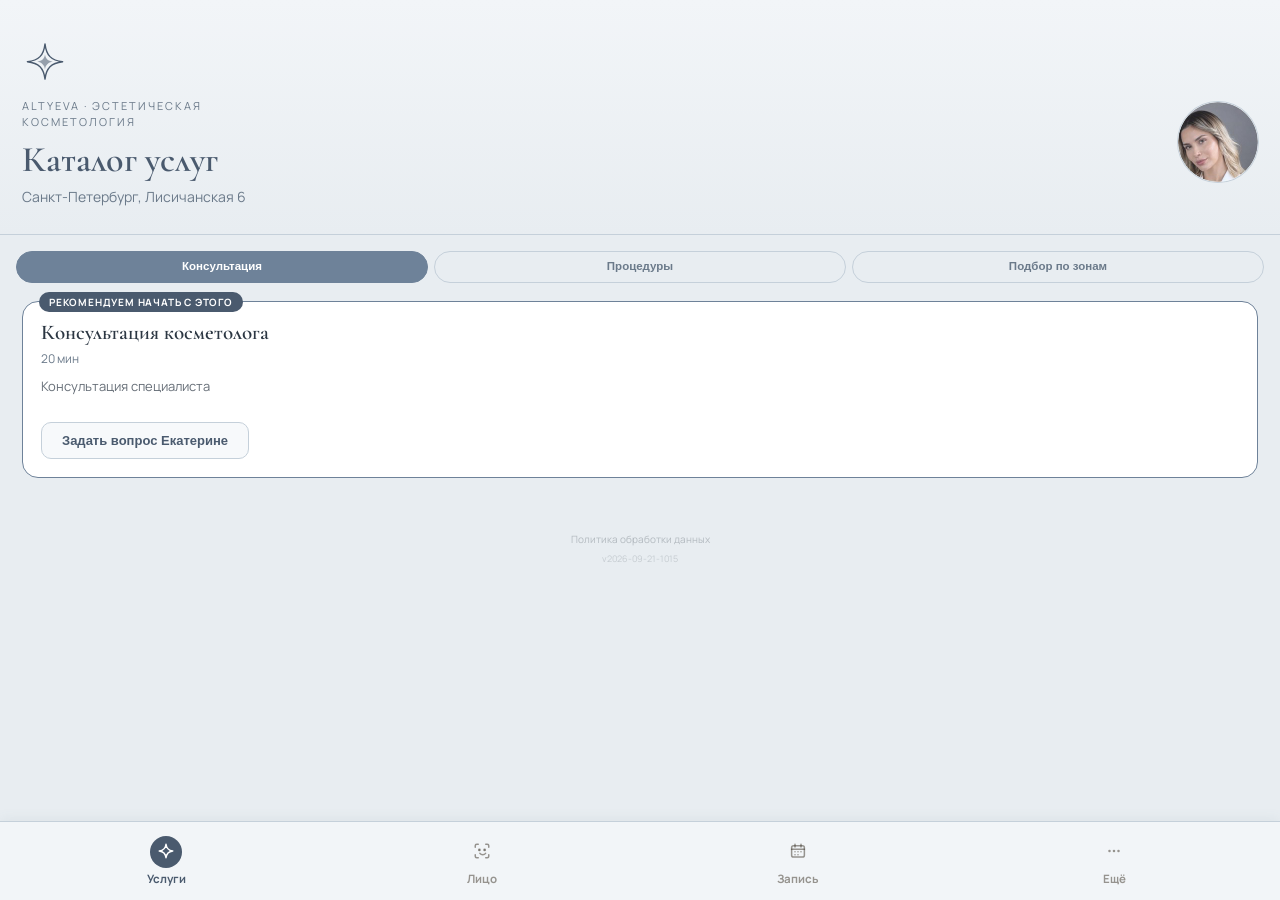
==== index.html @ d523def7 "Update index.html" ====
<!-- altyeva-build 2026-09-21-1015 manage-btn -->
<!DOCTYPE html>
<html lang="ru">
<head>
<meta charset="UTF-8">
<meta name="viewport" content="width=device-width, initial-scale=1.0, maximum-scale=1.0, user-scalable=no">
<title>Екатерина Алтыева</title>
<script src="https://telegram.org/js/telegram-web-app.js"></script>
<link rel="preconnect" href="https://fonts.googleapis.com">
<link href="https://fonts.googleapis.com/css2?family=Cormorant+Garamond:wght@500;600;700&family=Manrope:wght@400;500;600;700&display=swap" rel="stylesheet">
<style>
  :root {
    --bg: #E8EDF1;
    --bg2: #F2F5F8;
    --panel: #ffffff;
    --panel-hi: #F7F9FB;
    --line: #C5D0DA;
    --steel: #6E8299;
    --steel-dk: #4A5A6E;
    --ink: #2B3642;
    --muted: #6B7A8A;
    --accent: #5B7390;
    --gold: #4A5A6E;
  }
  * { box-sizing: border-box; }
  body {
    margin: 0;
    background: var(--bg);
    color: var(--ink);
    font-family: 'Manrope', sans-serif;
    -webkit-font-smoothing: antialiased;
    padding-bottom: 100px;
  }
  .page { display: none; }
  .page.active { display: block; }

  .hero {
    padding: 40px 22px 26px;
    border-bottom: 1px solid var(--line);
    background: linear-gradient(180deg, #F2F5F8 0%, var(--bg) 100%);
  }
  .hero .eyebrow {
    font-size: 11px;
    letter-spacing: 0.18em;
    text-transform: uppercase;
    color: var(--muted);
    margin: 0 0 10px;
  }
  .hero h1 {
    font-family: 'Cormorant Garamond', serif;
    font-weight: 600;
    font-size: 36px;
    line-height: 1.1;
    margin: 0 0 8px;
    color: var(--steel-dk);
  }
  .hero p {
    margin: 0;
    font-size: 14px;
    color: var(--muted);
    max-width: 32ch;
    line-height: 1.45;
  }

  .chips {
    display: flex;
    flex-wrap: nowrap;
    gap: 6px;
    padding: 16px 16px 14px;
  }
  .chip {
    flex: 1;
    min-width: 0;
    padding: 8px 6px;
    border-radius: 100px;
    border: 1px solid var(--line);
    background: transparent;
    color: var(--muted);
    font-size: 11.5px;
    font-weight: 600;
    line-height: 1.2;
    text-align: center;
    white-space: nowrap;
    cursor: pointer;
    transition: all 0.18s;
  }
  .chip.active {
    background: var(--steel);
    border-color: var(--steel);
    color: #ffffff;
  }

  .list { padding: 4px 22px 32px; display: flex; flex-direction: column; gap: 12px; }
  .section-label {
    font-family: 'Cormorant Garamond', serif;
    font-size: 16px;
    font-weight: 600;
    color: var(--muted);
    margin: 16px 2px 2px;
  }
  .section-label:first-child { margin-top: 4px; }

  .card {
    background: var(--panel);
    border: 1px solid var(--line);
    border-radius: 16px;
    padding: 18px;
  }
  .card-top {
    display: flex;
    justify-content: space-between;
    align-items: baseline;
    gap: 12px;
  }
  .card-name { flex: 1; }
  .card-special {
    background: linear-gradient(135deg, rgba(140,163,184,0.14), rgba(255,255,255,0.75));
    border: 1px solid var(--steel);
    position: relative;
  }
  .card-special::before {
    content: 'Рекомендуем начать с этого';
    position: absolute; top: -10px; left: 16px;
    font-size: 10px; letter-spacing: 0.08em; text-transform: uppercase;
    background: var(--steel); color: #fff;
    padding: 3px 10px; border-radius: 100px; font-weight: 700;
  }
  .card-special .card-price { color: var(--steel-dk); }
  .card-name {
    font-family: 'Cormorant Garamond', serif;
    font-weight: 600;
    font-size: 21px;
    line-height: 1.2;
    margin: 0;
    color: var(--ink);
  }
  .card-price { font-weight: 700; font-size: 16px; color: var(--platinum); white-space: nowrap; }
  .card-meta { font-size: 12px; color: var(--muted); margin-top: 5px; }
  .card-meta .drug { color: var(--gold); font-weight: 600; }
  .card-desc { font-size: 13px; line-height: 1.5; color: rgba(43,54,66,0.72); margin: 10px 0 0; }
  .card-book {
    display: inline-block;
    margin-top: 14px;
    padding: 10px 20px;
    border-radius: 10px;
    background: var(--panel-hi);
    border: 1px solid var(--line);
    color: var(--steel-dk);
    font-weight: 600;
    font-size: 13px;
    text-decoration: none;
  }

  .simple-page { padding: 40px 24px; }
  .simple-page .eyebrow {
    font-size: 11px; letter-spacing: 0.18em; text-transform: uppercase;
    color: var(--muted); margin: 0 0 8px;
  }
  .simple-page h2 {
    font-family: 'Cormorant Garamond', serif; font-weight: 600; font-size: 30px;
    margin: 0 0 8px; color: var(--steel-dk);
  }
  .simple-page .intro { font-size: 14px; color: var(--muted); line-height: 1.5; margin: 0 0 24px; max-width: 34ch; }

  .block {
    background: var(--panel);
    border: 1px solid var(--line);
    border-radius: 16px;
    padding: 22px;
    margin-bottom: 16px;
  }
  .block-icon {
    width: 44px; height: 44px; border-radius: 12px;
    background: var(--panel-hi); display: flex; align-items: center; justify-content: center;
    font-size: 20px; margin-bottom: 14px;
  }
  .block h3 {
    font-family: 'Cormorant Garamond', serif; font-weight: 600; font-size: 22px;
    margin: 0 0 6px; color: var(--steel-dk);
  }
  .block p { font-size: 13px; color: var(--muted); line-height: 1.5; margin: 0 0 16px; }
  .btn-primary {
    display: block; width: 100%; padding: 15px; border: none; border-radius: 12px;
    background: var(--steel-dk); color: #ffffff; font-family: 'Manrope',sans-serif;
    font-weight: 700; font-size: 15px; text-align: center; text-decoration: none; cursor: pointer;
  }
  .field { margin-bottom: 14px; }
  .field label { display: block; font-size: 12px; color: var(--muted); margin-bottom: 6px; font-weight: 600; }
  .field input, .field select, .field textarea {
    width: 100%; padding: 12px 14px; border: 1px solid var(--line); border-radius: 10px;
    background: var(--bg); color: var(--ink); font-family: 'Manrope',sans-serif; font-size: 14px;
    box-sizing: border-box;
  }
  .field textarea { min-height: 64px; resize: vertical; }
  .status { font-size: 13px; color: var(--gold); margin-top: 10px; }

  /* Карта лояльности */
  .loyalty-card {
    position: relative; border-radius: 18px; padding: 24px 22px;
    background: linear-gradient(135deg, #EEF2F5 0%, #DCE3E9 100%);
    border: 1px solid rgba(74,90,110,0.25); overflow: hidden; margin-bottom: 16px;
  }
  .loyalty-card::after {
    content:''; position:absolute; inset:0;
    background: radial-gradient(circle at 88% 12%, rgba(74,90,110,0.22), transparent 55%);
  }
  .loyalty-top { display:flex; justify-content:space-between; align-items:flex-start; position:relative; }
  .loyalty-eyebrow { font-size:11px; letter-spacing:0.14em; text-transform:uppercase; color:var(--muted); margin:0 0 6px; }
  .loyalty-level { font-family:'Cormorant Garamond',serif; font-size:26px; font-weight:700; margin:0; color:var(--steel-dk); }
  .loyalty-sub { font-size:13px; color:var(--muted); margin:2px 0 0; }
  .loyalty-badge { font-size:11px; font-weight:700; padding:5px 12px; border-radius:100px; background:rgba(74,90,110,0.2); color:var(--gold); white-space:nowrap; }
  .loyalty-discount { position:relative; margin-top:16px; font-size:14px; color:var(--gold); font-weight:700; }
  .loyalty-progress { font-size:12px; color:var(--muted); margin:18px 0 8px; position:relative; }
  .loyalty-bar { height:6px; border-radius:100px; background:rgba(237,238,240,0.12); overflow:hidden; position:relative; }
  .loyalty-fill { height:100%; width:0%; background:var(--gold); border-radius:100px; transition:width .5s; }
  .loyalty-last { position:relative; font-size:12px; color:var(--muted); margin-top:14px; }

  .tiers { margin-bottom:16px; border:1px solid var(--line); border-radius:14px; overflow:hidden; }
  .tier { display:flex; justify-content:space-between; align-items:center; padding:13px 16px; font-size:13.5px; border-bottom:1px solid var(--line); }
  .tier:last-child { border-bottom:none; }
  .tier.current { background:var(--panel-hi); }
  .tier-name { font-weight:700; color:var(--steel-dk); }
  .tier-req { font-weight:500; color:var(--muted); font-size:12px; margin-left:7px; }
  .tier-perk { color:var(--gold); font-weight:700; }

  .find-phone { background:var(--panel); border:1px solid var(--line); border-radius:14px; padding:16px; margin-bottom:16px; }
  .find-phone .row { display:flex; gap:8px; }
  .find-phone input { flex:1; padding:11px 13px; border:1px solid var(--line); border-radius:10px; background:var(--bg); color:var(--ink); font-size:14px; font-family:'Manrope',sans-serif; }
  .find-phone button { padding:11px 18px; border:none; border-radius:10px; background:var(--steel-dk); color:#ffffff; font-weight:700; font-size:13px; cursor:pointer; }

  .history-title { font-family:'Cormorant Garamond',serif; font-size:19px; font-weight:600; margin:22px 2px 6px; color:var(--steel-dk); }
  .history-note { font-size:12px; color:var(--muted); margin:0 2px 12px; line-height:1.4; }
  .history-item { background:var(--panel); border:1px solid var(--line); border-radius:12px; padding:13px 15px; margin-bottom:8px; }
  .history-service { font-weight:600; font-size:14px; color:var(--steel-dk); }
  .history-date { font-size:12px; color:var(--muted); margin-top:3px; }

  .tabbar {
    position:fixed; bottom:0; left:0; right:0; display:flex;
    background:#F2F5F8; border-top:1px solid var(--line);
    padding:8px 8px calc(8px + env(safe-area-inset-bottom));
  }
  .tab { flex:1; display:flex; flex-direction:column; align-items:center; gap:3px; background:none; border:none; padding:6px 4px; font-family:'Manrope',sans-serif; font-size:11px; font-weight:600; color:var(--muted); cursor:pointer; }
  .tab.active { color:var(--gold); }
  .tab-icon { font-size:19px; line-height:1; }

  .proc-btn{display:flex;align-items:center;justify-content:space-between;gap:12px;background:var(--panel);border:1px solid var(--line);border-radius:14px;padding:16px 18px;cursor:pointer;text-align:left;width:100%;font-family:'Manrope',sans-serif;}
  .proc-title{font-family:'Cormorant Garamond',serif;font-weight:600;font-size:18px;color:var(--steel-dk);}
  .proc-sub{font-size:12px;color:var(--muted);}
  .proc-arrow{color:var(--steel);font-size:18px;flex:none;}
  .back{background:none;border:none;color:var(--steel);font-size:14px;font-weight:600;padding:0 0 14px;cursor:pointer;font-family:'Manrope',sans-serif;}
  .care-sect-h{font-size:13px;font-weight:700;letter-spacing:.02em;text-transform:uppercase;margin:16px 0 8px;}
  .care-sect-h.do{color:#5B8A6B;} .care-sect-h.dont{color:#B5734A;} .care-sect-h.when{color:var(--steel-dk);}
  .care-ul{list-style:none;margin:0;padding:0;display:flex;flex-direction:column;gap:8px;}
  .care-ul li{background:var(--panel);border:1px solid var(--line);border-radius:12px;padding:12px 14px;font-size:14px;line-height:1.45;display:flex;gap:10px;align-items:flex-start;}
  .care-ul .ic{flex:none;}
  .care-alert{background:rgba(181,115,74,.1);border:1px solid rgba(181,115,74,.3);border-radius:12px;padding:14px 16px;font-size:13.5px;line-height:1.5;color:var(--steel-dk);margin-top:16px;}
  .care-alert b{color:#B5734A;}

  .tab-svg{width:22px;height:22px;display:block;margin:0 auto 2px;color:inherit;}
  .tab{color:var(--muted);} .tab.active{color:var(--gold);}

  .hero{position:relative;overflow:hidden;}
  .hero-decor{position:absolute;top:-10px;right:-30px;pointer-events:none;z-index:0;}
  .hero > *:not(.hero-decor){position:relative;z-index:1;}

  .subchips{padding-top:0;padding-bottom:10px;}
  .subchips .chip{font-size:12.5px;padding:7px 13px;}

  .facewrap{position:relative;width:100%;max-width:520px;margin:0 auto;}
  .facewrap img{width:100%;display:block;}
  .facewrap svg{position:absolute;inset:0;width:100%;height:100%;}
  .fzone{fill:rgba(74,90,110,0);stroke:transparent;stroke-width:2;cursor:pointer;transition:fill .2s,stroke .2s;}
  .fzone:hover{fill:rgba(74,90,110,0.2);stroke:var(--gold);}
  .fzone.active{fill:rgba(74,90,110,0.3);stroke:var(--gold);}
  .fhint{text-align:center;font-size:12px;color:var(--muted);padding:10px 24px 0;}
  .fpanel{display:none;margin:12px 18px 0;background:var(--panel);border:1px solid var(--line);border-radius:16px;padding:16px;}
  .fpanel-title{font-family:'Cormorant Garamond',serif;font-size:20px;color:var(--steel-dk);margin:0 0 12px;}
  .fopt{display:flex;justify-content:space-between;align-items:center;gap:10px;background:#fff;border:1px solid var(--line);border-radius:12px;padding:12px 14px;margin-bottom:8px;}
  .fopt-name{font-weight:600;font-size:14px;} .fopt-sub{font-size:11.5px;color:var(--gold);font-weight:600;}
  .fopt-btn{flex:none;background:var(--steel-dk);color:#fff;border:none;border-radius:9px;padding:8px 15px;font-size:12.5px;font-weight:600;font-family:'Manrope';cursor:pointer;}
  .fdetail{margin:12px 18px 0;}
  .fback{background:none;border:none;color:var(--steel);font-size:13px;font-weight:600;padding:0 0 12px;cursor:pointer;font-family:'Manrope';}
  .fdetail-card{background:var(--panel);border:1px solid var(--line);border-radius:16px;padding:22px;}
  .fdetail-zone{font-size:11px;letter-spacing:.08em;text-transform:uppercase;color:var(--steel);font-weight:700;margin-bottom:6px;}
  .fdetail-name{font-family:'Cormorant Garamond',serif;font-size:24px;color:var(--steel-dk);margin:0;}
  .fdetail-drug{font-size:13px;color:var(--gold);font-weight:600;margin:2px 0 12px;}
  .fdetail-price{font-size:26px;font-weight:700;color:var(--ink);margin-bottom:12px;}
  .fdetail-desc{font-size:14px;line-height:1.5;color:rgba(58,50,38,0.75);margin:0 0 20px;}
  .fdetail-book{display:block;width:100%;padding:15px;border:none;border-radius:12px;background:var(--steel-dk);color:#fff;font-weight:700;font-size:15px;text-align:center;text-decoration:none;}

  .tab{font-weight:700;font-size:11.5px;color:rgba(58,50,38,0.5);}
  .tab.active{color:var(--gold);}
  .tab-svg{width:23px;height:23px;stroke-width:2;}
  .tabbar{box-shadow:0 -2px 12px rgba(90,110,130,0.08);}

  .cat-dropdown{padding:0 20px 8px;display:none;}
  .cat-dropdown.show{display:block;}
  .cat-select{width:100%;padding:12px 14px;border:1px solid var(--line);border-radius:12px;background:#fff;color:var(--ink);font-family:'Manrope';font-size:14px;font-weight:600;appearance:none;background-image:url("data:image/svg+xml,%3Csvg xmlns='http://www.w3.org/2000/svg' width='12' height='8' viewBox='0 0 12 8'%3E%3Cpath d='M1 1l5 5 5-5' stroke='%236E8299' stroke-width='1.5' fill='none'/%3E%3C/svg%3E");background-repeat:no-repeat;background-position:right 14px center;}

  .card-variants{display:flex;flex-direction:column;gap:8px;margin-top:12px;}
  .vbtn{margin-top:0 !important;text-align:center;}
  .card-btns{margin-top:12px;}

  .tab.active { color: var(--steel-dk) !important; }
  .fmap-toolbar{display:flex;align-items:center;justify-content:space-between;gap:12px;padding:10px 18px 0;}
  .fmap-toolbar .fhint{padding:0;text-align:left;flex:1;}
  .fview-btn{flex:none;height:40px;padding:0 14px;border-radius:10px;border:1px solid var(--line);background:#fff;color:var(--steel-dk);font-family:'Manrope',sans-serif;font-size:12px;font-weight:700;cursor:pointer;}
  .face-stage{margin:10px 18px 0;border-radius:18px;overflow:hidden;background:#F2F5F8;border:1px solid var(--line);}
  .facewrap{position:relative;width:100%;max-width:520px;margin:0 auto;}
  .facewrap img{width:100%;display:block;}
  .facewrap svg{position:absolute;inset:0;width:100%;height:100%;}
  .zone-path{fill:rgba(91,115,144,0.28);stroke:#5B7390;stroke-width:0.55;stroke-dasharray:1.4 1.1;stroke-linejoin:round;cursor:pointer;transition:fill .18s,stroke-width .18s,opacity .18s;}
  .zone-path.is-dim{opacity:.28;}
  .zone-path.is-active,.zone-path.is-hover{fill:rgba(74,90,110,0.46);stroke-dasharray:none;stroke-width:.85;opacity:1;}
  .zone-chips{display:grid;grid-template-columns:repeat(4,1fr);gap:6px;padding:12px 18px 8px;}
  .zchip{min-height:44px;border-radius:10px;border:1px solid var(--line);background:#fff;color:var(--steel-dk);font-family:'Manrope',sans-serif;cursor:pointer;display:flex;flex-direction:column;align-items:center;justify-content:center;padding:6px 4px;}
  .zchip b{font-size:11px;line-height:1;}
  .zchip span{font-size:11px;font-weight:700;line-height:1.15;margin-top:2px;}
  .zchip.on{background:var(--steel-dk);border-color:var(--steel-dk);color:#fff;}
  .fempty{margin:8px 18px 16px;background:var(--panel);border:1px solid var(--line);border-radius:16px;padding:18px;}
  .fempty h3{font-family:'Cormorant Garamond',serif;font-size:20px;color:var(--steel-dk);margin:0 0 6px;}
  .fempty p{font-size:13px;color:var(--muted);margin:0;line-height:1.45;}

  .hero-row{display:flex;align-items:flex-start;gap:16px;}
  .hero-row .hero-copy{flex:1;min-width:0;}
  .hero-avatar{width:80px;height:80px;border-radius:50%;object-fit:cover;object-position:center 18%;flex:none;margin-top:4px;box-shadow:0 0 0 1px var(--line);}
  .zone-chips{display:flex;gap:6px;overflow-x:auto;padding:10px 18px 8px;scrollbar-width:none;}
  .zone-chips::-webkit-scrollbar{display:none;}
  .zchip{flex:none;width:36px;height:36px;border-radius:999px;border:1px solid var(--line);background:#fff;color:var(--steel-dk);font-family:'Manrope',sans-serif;font-size:13px;font-weight:700;cursor:pointer;}
  .zchip.on{background:var(--steel-dk);border-color:var(--steel-dk);color:#fff;}
  .zchip span{display:none;}
  .face-stage{margin:4px 18px 0;border-radius:18px;overflow:hidden;background:#E8E8EA;border:1px solid var(--line);}
  .facewrap{position:relative;width:100%;max-width:520px;margin:0 auto;}
  .facewrap img{width:100%;display:block;}
  .facewrap svg{position:absolute;inset:0;width:100%;height:100%;}
  .zone-path{fill:transparent;stroke:transparent;pointer-events:none;transition:fill .15s,stroke .15s;}
  .zone-g:hover .zone-path,.zone-g.is-on .zone-path{fill:rgba(74,163,212,0.42);stroke:rgba(74,163,212,0.8);stroke-width:0.35;}
  .zone-hit{fill:transparent;stroke:transparent;stroke-width:2;cursor:pointer;}
  .fview-btn{display:none !important;}
  .fempty{margin:8px 18px 16px;background:var(--panel);border:1px solid var(--line);border-radius:16px;padding:18px;}
  .fempty h3{font-family:'Cormorant Garamond',serif;font-size:20px;color:var(--steel-dk);margin:0 0 6px;}
  .fempty p{font-size:13px;color:var(--muted);margin:0;line-height:1.45;}
  .tab.active{color:var(--steel-dk)!important;}
  .tab-ico{display:flex;width:32px;height:32px;align-items:center;justify-content:center;border-radius:999px;}
  .tab.active .tab-ico{background:var(--steel-dk);color:#fff;}
  .tab-svg{width:18px;height:18px;}
  .more-link{display:flex;align-items:center;gap:14px;width:100%;text-align:left;background:var(--panel);border:1px solid var(--line);border-radius:14px;padding:14px 16px;margin-bottom:10px;cursor:pointer;font-family:'Manrope',sans-serif;}
  .more-link .mi{width:40px;height:40px;border-radius:999px;background:#F2F5F8;display:flex;align-items:center;justify-content:center;color:var(--steel-dk);flex:none;}
  .more-link .mt{font-family:'Cormorant Garamond',serif;font-size:18px;font-weight:600;color:var(--steel-dk);display:block;}
  .more-link .ms{font-size:12px;color:var(--muted);}
  .more-link .ma{margin-left:auto;color:var(--steel);font-size:18px;}
  .map-cta{text-align:center;font-size:13.5px;color:var(--muted);padding:4px 20px 14px;margin:0;}
  .map-cta button{background:none;border:none;padding:0;font:inherit;font-weight:700;color:var(--steel-dk);cursor:pointer;text-decoration:underline;text-underline-offset:3px;}
  #fdetail{scroll-margin-top:12px;}

  /* palette lock to React preview */
  :root{
    --bg:#E8EDF1; --bg2:#F2F5F8; --panel:#ffffff; --panel-hi:#F7F9FB;
    --line:#C5D0DA; --steel:#6E8299; --steel-dk:#4A5A6E; --ink:#2B3642;
    --muted:#6B7A8A; --accent:#5B7390; --gold:#4A5A6E;
  }
  .hero-decor{display:none !important;}
  .card, .block, .find-phone, .history-item, .proc-btn, .fempty, .more-link{
    background:#fff;
  }
  .btn-primary, .fopt-btn, .fdetail-book, .find-phone button{
    background:var(--steel-dk) !important; color:#fff;
  }
  .chip.active{background:var(--steel); border-color:var(--steel); color:#fff;}
  .card-book{background:#F7F9FB; border:1px solid var(--line); color:var(--steel-dk);}
  .card-special{background:#fff; border:1px solid var(--steel);}
  .card-special::before{background:var(--steel-dk);}
  .loyalty-card{
    background:var(--steel-dk) !important;
    border:none !important;
    color:#fff;
  }
  .loyalty-card::after{
    background:radial-gradient(circle at 88% 12%, rgba(255,255,255,0.12), transparent 55%) !important;
  }
  .loyalty-eyebrow, .loyalty-sub, .loyalty-progress, .loyalty-last{color:rgba(255,255,255,0.55) !important;}
  .loyalty-level{color:#fff !important;}
  .loyalty-badge{background:rgba(255,255,255,0.12) !important; color:#fff !important;}
  .loyalty-discount{color:#fff !important;}
  .loyalty-bar{background:rgba(255,255,255,0.15) !important;}
  .loyalty-fill{background:#fff !important;}
  .fzone:hover, .fzone.active{fill:rgba(74,90,110,0.22); stroke:var(--steel);}
  .tab.active{color:var(--steel-dk) !important;}

  /* Второстепенная кнопка: светлая, с контуром. !important нужен,
     чтобы перебить общее правило .btn-primary{background:...!important} ниже */
  .btn-ghost{
    background:#ffffff !important;
    color:var(--steel-dk) !important;
    border:1px solid var(--line) !important;
    font-weight:600;
  }
  .fdetail-price .p-old{font-size:18px;font-weight:500;color:var(--muted);
    text-decoration:line-through;text-decoration-thickness:1.5px;margin-right:10px;}
  .fdetail-price .p-new{color:var(--ink);}
  .fdetail-price .p-note{font-size:12.5px;font-weight:500;color:#5B8A6B;margin-top:5px;line-height:1.4;}
  .up-item{display:flex;align-items:center;gap:14px;background:#fff;border:1px solid var(--line);
    border-radius:14px;padding:12px 14px;margin-bottom:8px;}
  .up-date{flex:none;width:52px;height:56px;border-radius:12px;background:var(--steel-dk);color:#fff;
    display:flex;flex-direction:column;align-items:center;justify-content:center;line-height:1;}
  .up-date b{font-size:22px;font-weight:700;}
  .up-date span{font-size:10.5px;font-weight:600;margin-top:4px;opacity:.85;letter-spacing:.02em;}
  .up-main{flex:1;min-width:0;}
  .up-when{font-size:15px;font-weight:600;color:var(--ink);}
  .up-sub{font-size:12.5px;color:var(--muted);margin-top:2px;}
  .up-soon{display:inline-block;font-size:11px;font-weight:700;color:#5B8A6B;background:#EAF2EC;
    border-radius:6px;padding:2px 7px;margin-left:6px;vertical-align:1px;}
  .up-manage{flex:none;align-self:center;font-size:13px;font-weight:700;color:var(--steel-dk);
    text-decoration:none;border:1px solid var(--line);border-radius:9px;padding:8px 11px;background:#fff;}
  .up-manage:active{background:#F2F5F8;}
  .up-hint{font-size:12px;color:var(--muted);line-height:1.45;margin:2px 4px 16px;}
  .up-empty{background:#fff;border:1px dashed var(--line);border-radius:14px;padding:14px 16px;
    font-size:13.5px;color:var(--muted);margin-bottom:8px;}
  .up-empty a{color:var(--steel-dk);font-weight:700;text-decoration:none;}
  .next-banner{display:flex;align-items:center;gap:12px;background:#EAF2EC;border-radius:14px;
    padding:12px 14px;margin:0 0 16px;color:#2F5A3D;font-size:13.5px;line-height:1.4;cursor:pointer;}
  .next-banner b{display:block;font-size:15px;}
  .next-banner .arr{margin-left:auto;font-size:18px;opacity:.6;}
</style>
</head>
<body>
<div class="page active" id="page-services">
  <div class="hero"><div class="hero-decor"><svg viewBox="0 0 200 200" width="200" height="200" fill="none" xmlns="http://www.w3.org/2000/svg">
  <g stroke="#6E8299" stroke-width="1.2" opacity="0.5">
    <rect x="120" y="30" width="14" height="70" rx="7" transform="rotate(35 127 65)"/>
    <path d="M150 95 l18 12" transform="rotate(35 159 101)"/>
    <line x1="122" y1="42" x2="132" y2="42" transform="rotate(35 127 42)"/>
    <line x1="122" y1="52" x2="132" y2="52" transform="rotate(35 127 52)"/>
  </g>
  <g stroke="#4A5A6E" stroke-width="1" opacity="0.35">
    <path d="M40 130 C40 130, 30 145, 30 153 C30 160, 35 165, 40 165 C45 165, 50 160, 50 153 C50 145, 40 130, 40 130 Z"/>
  </g>
</svg></div>
    <svg width="46" height="46" viewBox="0 0 60 60" style="display:block;margin-bottom:12px;" xmlns="http://www.w3.org/2000/svg">
      <g transform="translate(30,30)">
        <path d="M0 -25 C1.7 -10, 8 -3.3, 23 -1.7 C8 0, 1.7 6.5, 0 21 C-1.7 6.5, -8 0, -23 -1.7 C-8 -3.3, -1.7 -10, 0 -25 Z" fill="none" stroke="#4A5A6E" stroke-width="1.8" stroke-linejoin="round"/>
        <path d="M0 -11 C0.8 -5.5, 4 -2.5, 10 -1.7 C4 -0.8, 0.8 2.5, 0 8 C-0.8 2.5, -4 -0.8, -10 -1.7 C-4 -2.5, -0.8 -5.5, 0 -11 Z" fill="#4A5A6E" opacity="0.55"/>
      </g>
    </svg>
    <div class="hero-row">
      <div class="hero-copy">
        <p class="eyebrow">Altyeva · эстетическая косметология</p>
        <h1>Каталог услуг</h1>
        <p>Санкт-Петербург, Лисичанская 6</p>
      </div>
      <img class="hero-avatar" src="[data-uri]" alt="Екатерина Алтыева" width="80" height="80">
    </div>
  </div>
  <div class="chips" id="chips"></div>
  <div id="catDropdown" class="cat-dropdown"></div>
  <div class="list" id="list"></div>
  <div id="svcDetail"></div>
</div>

<div class="page" id="page-facemap">
  <div class="hero" style="padding:14px 18px 8px;">
    <h1 style="font-size:20px;margin:0;">Карта лица</h1>
  </div>
  
  <div class="fmap-toolbar" id="fmapToolbar" style="display:none;">
    <p class="fhint" id="fhint"></p>
  </div>
  <div class="zone-chips" id="zoneChips"></div>
  <div class="face-stage">
    <div class="facewrap" id="facewrap">
      <img id="faceImg" src="[data-uri]" alt="3D-модель лица">
      <svg id="faceSvg" viewBox="0 0 100 81.125" preserveAspectRatio="xMidYMid meet" xmlns="http://www.w3.org/2000/svg"></svg>
    </div>
  </div>
  <div class="fpanel" id="fpanel" style="display:none;"></div>
  <div class="fdetail" id="fdetail"></div>
</div>
<div class="page" id="page-booking">
  <div class="simple-page">
    <p class="eyebrow">Онлайн-запись</p>
    <h2>Запись</h2>
    <p class="intro">Выберите услугу, дату и время на DIKIDI — или оставьте заявку, если слота нет.</p>
    <div id="nextVisitBanner" style="display:none;"></div>

    <div class="block">
      <div class="block-icon">📅</div>
      <h3>Календарь DIKIDI</h3>
      <p>Актуальные свободные окна, выбор процедуры и подтверждение записи.</p>
      <a class="btn-primary" href="https://dikidi.net/ru/profile/katya_1788592" target="_blank" onclick="track('dikidi_click','кнопка на странице записи')">Записаться на DIKIDI</a>
      <button class="btn-primary btn-ghost" style="margin-top:10px;" type="button" data-go="page-loyalty">Мои визиты и скидка</button>
    </div>

    <div class="block">
      <div class="block-icon">🕐</div>
      <h3>Нет подходящего времени</h3>
      <p>Если в календаре нет удобного слота — оставьте заявку. Екатерина напишет и подберёт другое время.</p>
      <div class="field"><label>Имя</label><input id="rtName" type="text" placeholder="Анна"></div>
      <div class="field"><label>Телефон</label><input id="rtPhone" type="tel" placeholder="+7 999 000-00-00"><p id="rtPhoneHint" style="font-size:11px;color:var(--muted);margin-top:5px;display:none;">Подставили номер, который вы оставляли в боте. Можно изменить.</p></div>
      <div class="field"><label>Процедура</label><select id="rtService"></select></div>
      <div class="field"><label>Желаемые дата и время</label><input id="rtWhen" type="text" placeholder="Например, 12 сентября после 16:00"></div>
      <button class="btn-primary" id="rtSubmit">Оставить заявку</button>
      <p style="font-size:11px;color:var(--muted);margin-top:10px;line-height:1.4;">Отправляя заявку, вы соглашаетесь с <a href="https://tradeban92-ai.github.io/heart-gold-star-moon/privacy.html" target="_blank" style="color:var(--steel);">политикой обработки персональных данных</a></p>
      <p class="status" id="rtStatus"></p>
    </div>
  </div>
</div>

<div class="page" id="page-loyalty">
  <div class="simple-page">
    <button class="back" type="button" data-back="page-more">← Назад</button>
    <div id="upcomingWrap" style="display:none;">
      <div class="history-title" style="margin-top:0">Предстоящие визиты</div>
      <div id="upcomingList"></div>
    </div>
    <div class="loyalty-card">
      <div class="loyalty-top">
        <div>
          <p class="loyalty-eyebrow">Карта постоянного клиента</p>
          <p class="loyalty-level" id="loyLevel">Загрузка…</p>
          <p class="loyalty-sub" id="loyName"></p>
        </div>
        <span class="loyalty-badge" id="loyVisits">—</span>
      </div>
      <div class="loyalty-discount" id="loyDiscount"></div>
      <p class="loyalty-progress" id="loyProgress">До следующего уровня</p>
      <div class="loyalty-bar"><div class="loyalty-fill" id="loyFill"></div></div>
      <p class="loyalty-last" id="loyLast"></p>
    </div>

    

    <div class="tiers" id="tiers"></div>

    <div id="historyWrap" style="display:none;">
      <div class="history-title">История визитов</div>
      <p class="history-note">В уровень входят только состоявшиеся визиты — по дате посещения, не позже сегодня.</p>
      <div id="historyList"></div>
    </div>
    <p class="status" id="loyNote" style="color:var(--muted);"></p>
  </div>
</div>

<div class="page" id="page-care">
  <div class="simple-page">
    <button class="back" type="button" data-back="page-more">← Назад</button>
    <p class="eyebrow">После процедуры</p>
    <h2 id="careTitle">Памятка по уходу</h2>
    <p class="intro" id="careSub">Выберите процедуру, которую вы сделали — покажу, как ухаживать за собой после.</p>
    <div id="careGrid" style="display:flex;flex-direction:column;gap:10px;"></div>
    <div id="careMemo" style="display:none;"></div>
  </div>
</div>

<div class="page" id="page-more">
  <div class="simple-page">
    <p class="eyebrow">Ещё</p>
    <h2>Кабинет</h2>
    <p class="intro">Лояльность и уход — всё, что нужно между визитами.</p>
    <button class="more-link" type="button" data-go="page-loyalty">
      <span class="mi"><svg width="20" height="20" viewBox="0 0 24 24" fill="none" stroke="currentColor" stroke-width="1.75"><rect x="2" y="5" width="20" height="14" rx="2"/><path d="M2 10h20"/><path d="M16 15h2"/></svg></span>
      <span><span class="mt">Карта лояльности</span><span class="ms">Уровень, скидка и история визитов</span></span>
      <span class="ma">›</span>
    </button>
    <button class="more-link" type="button" data-go="page-care">
      <span class="mi"><svg width="20" height="20" viewBox="0 0 24 24" fill="none" stroke="currentColor" stroke-width="1.75" stroke-linejoin="round"><path d="M12 3s-6 6.2-6 10.2A6 6 0 0 0 12 19a6 6 0 0 0 6-5.8C18 9.2 12 3 12 3z"/><path d="M12 10v5M9.5 12.5h5" stroke-linecap="round"/></svg></span>
      <span><span class="mt">Уход после процедуры</span><span class="ms">Памятка: что можно и чего избегать</span></span>
      <span class="ma">›</span>
    </button>
  </div>
</div>
<div style="text-align:center;padding:16px 20px 8px;">
  <a href="https://tradeban92-ai.github.io/heart-gold-star-moon/privacy.html" target="_blank" style="font-size:10px;color:rgba(43,54,66,0.28);text-decoration:none;">Политика обработки данных</a>
  <div style="font-size:9px;color:rgba(43,54,66,0.18);margin-top:4px;">v2026-09-21-1015</div>
</div>
<div class="tabbar">
  <button class="tab active" data-page="page-services">
    <span class="tab-ico"><svg class="tab-svg" viewBox="0 0 24 24" fill="none" stroke="currentColor" stroke-width="1.75" stroke-linejoin="round"><path d="M12 3 C12.6 8, 16 11.4, 21 12 C16 12.6, 12.6 16, 12 21 C11.4 16, 8 12.6, 3 12 C8 11.4, 11.4 8, 12 3 Z"/></svg></span>
    Услуги</button>
  <button class="tab" data-page="page-facemap">
    <span class="tab-ico"><svg class="tab-svg" viewBox="0 0 24 24" fill="none" stroke="currentColor" stroke-width="1.75" stroke-linecap="round"><path d="M3 7V5a2 2 0 0 1 2-2h2"/><path d="M17 3h2a2 2 0 0 1 2 2v2"/><path d="M21 17v2a2 2 0 0 1-2 2h-2"/><path d="M7 21H5a2 2 0 0 1-2-2v-2"/><circle cx="8.5" cy="10.5" r="0.9" fill="currentColor"/><circle cx="15.5" cy="10.5" r="0.9" fill="currentColor"/><path d="M9.2 15.2c.9 1.1 2.2 1.7 3.8 1.7s2.9-.6 3.8-1.7"/></svg></span>
    Лицо</button>
  <button class="tab" data-page="page-booking">
    <span class="tab-ico"><svg class="tab-svg" viewBox="0 0 24 24" fill="none" stroke="currentColor" stroke-width="1.75" stroke-linecap="round"><rect x="3.5" y="5" width="17" height="15" rx="2.5"/><path d="M3.5 9.5 H20.5"/><path d="M8 3 V6.5 M16 3 V6.5"/><path d="M8 13h.01M12 13h.01M16 13h.01M8 17h.01M12 17h.01"/></svg></span>
    Запись</button>
  <button class="tab" data-page="page-more">
    <span class="tab-ico"><svg class="tab-svg" viewBox="0 0 24 24" fill="currentColor"><circle cx="6" cy="12" r="1.7"/><circle cx="12" cy="12" r="1.7"/><circle cx="18" cy="12" r="1.7"/></svg></span>
    Ещё</button>
</div>
<script>
const CATEGORIES = [
  { key:'botox', label:'Ботокс' },
  { key:'filler', label:'Филлеры' },
  { key:'blanching', label:'Бланширование' },
  { key:'biorevitalization', label:'Биоревитализация' },
  { key:'collagen', label:'Коллаген' },
  { key:'lipolytics', label:'Липолитики' },
  { key:'cleaning', label:'Чистка' },
  { key:'peeling', label:'Пилинг' },
  { key:'consultation', label:'Консультация' }
];
const FILLER_GROUPS = {
  lips:'Контурная пластика губ', cheeks:'Скулы', chin:'Подбородок',
  jawline:'Углы челюсти', dissolving:'Выведение геля', nasolabial:'Носогубные складки'
};
const SERVICES = [
  {name:"Лоб+Межбровье+Глаза",cat:"botox",subcat:"botox",drug:"Rentox",duration:"20 мин",price:8500,special:false,desc:"Комплексная зона на препарате Rentox. Разглаживает лоб, убирает межбровную складку и гусиные лапки за одну процедуру. Оптимальное соотношение цены и результата. Результат 4–6 месяцев.",url:"https://dkd.su/1788592/s/21815923"},
  {name:"Лоб+Межбровье+Глаза",cat:"botox",subcat:"botox",drug:"Релатокс",duration:"20 мин",price:14000,special:false,desc:"Комплексная зона на препарате Релатокс. Разглаживает лоб, межбровье и морщинки вокруг глаз. Более мягкое начало действия, у многих клиентов держится дольше. Результат 4–6 месяцев.",url:"https://dkd.su/1788592/s/23360610"},
  {name:"Лоб+Межбровье",cat:"botox",subcat:"botox",drug:"Rentox",duration:"20 мин",price:7500,special:false,desc:"Препарат Rentox. Убирает горизонтальные морщины на лбу и вертикальную складку между бровей. Глаза не затрагиваются. Результат 4–6 месяцев.",url:"https://dkd.su/1788592/s/18950887"},
  {name:"Лоб+Межбровье",cat:"botox",subcat:"botox",drug:"Релатокс",duration:"20 мин",price:12000,special:false,desc:"Препарат Релатокс. Убирает горизонтальные морщины на лбу и складку между бровей. Более мягкое начало действия. Результат 4–6 месяцев.",url:"https://dkd.su/1788592/s/23360261"},
  {name:"Зона Межбровья",cat:"botox",subcat:"botox",drug:"Rentox",duration:"15 мин",price:4500,special:false,desc:"Препарат Rentox. Убирает вертикальные складки между бровей — «морщины гнева». Быстрая процедура. Результат 3–5 месяцев.",url:"https://dkd.su/1788592/s/21815928"},
  {name:"Зона Межбровья",cat:"botox",subcat:"botox",drug:"Релатокс",duration:"15 мин",price:6000,special:false,desc:"Препарат Релатокс. Убирает вертикальные складки между бровей — «морщины гнева». Результат 4–6 месяцев.",url:"https://dkd.su/1788592/s/23362722"},
  {name:"Зона Глаз",cat:"botox",subcat:"botox",drug:"Rentox",duration:"15 мин",price:3500,special:false,desc:"Препарат Rentox. Разглаживает «гусиные лапки» — морщинки в уголках глаз при улыбке. Результат 3–5 месяцев.",url:"https://dkd.su/1788592/s/23362732"},
  {name:"Зона Глаз",cat:"botox",subcat:"botox",drug:"Релатокс",duration:"15 мин",price:5000,special:false,desc:"Препарат Релатокс. Разглаживает «гусиные лапки» вокруг глаз. Мягкое действие. Результат 4–6 месяцев.",url:"https://dkd.su/1788592/s/23362735"},
  {name:"Гипертонус подбородка",cat:"botox",subcat:"botox",drug:"Rentox",duration:"15 мин",price:3500,special:false,desc:"Убирает эффект «апельсиновой корки» на подбородке, расслабляет подбородочную мышцу. Кожа становится ровнее. Результат 4–6 месяцев.",url:"https://dkd.su/1788592/s/21815941"},
  {name:"Коррекция десневой улыбки",cat:"botox",subcat:"botox",drug:"Rentox",duration:"15 мин",price:4000,special:false,desc:"Расслабляет мышцу верхней губы — при улыбке десна меньше обнажается. Естественный, незаметный результат. Результат 4–6 месяцев.",url:"https://dkd.su/1788592/s/21815946"},
  {name:"Лечение гипергидроза \"Сухие подмышки\"",cat:"botox",subcat:"botox",drug:"",duration:"45 мин",price:18000,special:false,desc:"Блокирует потовые железы в подмышках на 6–8 месяцев. Устраняет потливость и запах. Анестезия включена в стоимость.",url:"https://dkd.su/1788592/s/19164797"},
  {name:"Нижняя треть лица (платизма шеи)",cat:"botox",subcat:"botox",drug:"",duration:"30 мин",price:9000,special:false,desc:"Расслабляет платизму — мышцу шеи, тянущую лицо вниз. Лифтинг-эффект нижней трети лица и шеи. Результат 4–6 месяцев.",url:"https://dkd.su/1788592/s/21815952"},
  {name:"Гипертонус жевательных мышц",cat:"botox",subcat:"botox",drug:"",duration:"30 мин",price:9000,special:false,desc:"Расслабляет гипертрофированные жевательные мышцы — лицо становится изящнее, V-образным. Лечит бруксизм (скрежет зубами), снимает напряжение в челюсти. Результат 4–6 месяцев.",url:"https://dkd.su/1788592/s/21815960"},
  {name:"Коррекция прошлых процедур",cat:"filler",subcat:"filler",drug:"",duration:"10 мин",price:0,special:false,desc:"Индивидуальная консультация и коррекция нежелательных эффектов ботулинотерапии. Стоимость определяется на консультации.",url:"https://dkd.su/1788592/s/21966850"},
  {name:"Белатеро софт",cat:"blanching",subcat:"blanching",drug:"Белатеро софт",duration:"60 мин",price:16000,special:false,desc:"Разглаживание морщин",url:"https://dkd.su/1788592/s/21815966"},
  {name:"Коллост микро",cat:"collagen",subcat:"collagen",drug:"Коллост микро",duration:"60 мин",price:20000,special:false,desc:"Выработка собственного коллагена",url:"https://dkd.su/1788592/s/21815971"},
  {name:"Коллост 7%",cat:"collagen",subcat:"collagen",drug:"Коллост 7%",duration:"60 мин",price:16000,special:false,desc:"Выработка собственного коллагена",url:"https://dkd.su/1788592/s/19014874"},
  {name:"Коллост 15%",cat:"collagen",subcat:"collagen",drug:"Коллост 15%",duration:"60 мин",price:17000,special:false,desc:"Выработка собственного коллагена",url:"https://dkd.su/1788592/s/21815974"},
  {name:"Липолитик Lipolong",cat:"lipolytics",subcat:"lipolytics",drug:"Lipolong",duration:"30 мин",price:10000,special:false,desc:"Жиросжигатель",url:"https://dkd.su/1788592/s/19014821"},
  {name:"Мезо волос",cat:"mesohair",subcat:"mesohair",drug:"",duration:"30 мин",price:5000,special:false,desc:"Против выпадения волос",url:"https://dkd.su/1788592/s/23362802"},
  {name:"Пентакле",cat:"biorevitalization",subcat:"biorevitalization",drug:"Пентакле",duration:"60 мин",price:10000,special:false,desc:"Увлажнение кожи",url:"https://dkd.su/1788592/s/19804528"},
  {name:"Реви Стронг/Силк 1 мл",cat:"biorevitalization",subcat:"biorevitalization",drug:"Реви Стронг/Силк",duration:"60 мин",price:15000,special:false,desc:"Увлажнение кожи",url:"https://dkd.su/1788592/s/21815987"},
  {name:"Мезовартон",cat:"biorevitalization",subcat:"biorevitalization",drug:"Мезовартон",duration:"60 мин",price:16000,special:false,desc:"Увлажнение кожи",url:"https://dkd.su/1788592/s/21815993"},
  {name:"Губы. Южная Корея Eptg 300",cat:"filler",subcat:"filler",drug:"Eptg 300",duration:"60 мин",price:15000,special:false,desc:"Контурная пластика губ",url:"https://dkd.su/1788592/s/18950942"},
  {name:"Губы. Франция Stylage M,L",cat:"filler",subcat:"filler",drug:"Stylage M,L",duration:"60 мин",price:18000,special:false,desc:"Контурная пластика губ",url:"https://dkd.su/1788592/s/21816000"},
  {name:"Скулы Tesoro sab",cat:"filler",subcat:"filler",drug:"Tesoro sab",duration:"60 мин",price:15000,special:false,desc:"Моделирование скул",url:"https://dkd.su/1788592/s/21816006"},
  {name:"Скулы Stylage L",cat:"filler",subcat:"filler",drug:"Stylage L",duration:"60 мин",price:18000,special:false,desc:"Моделирование скул",url:"https://dkd.su/1788592/s/23369781"},
  {name:"Подбородок Tesoro sab",cat:"filler",subcat:"filler",drug:"Tesoro sab",duration:"45 мин",price:15000,special:false,desc:"Моделирование подбородка",url:"https://dkd.su/1788592/s/19807822"},
  {name:"Подбородок Stylage L",cat:"filler",subcat:"filler",drug:"Stylage L",duration:"45 мин",price:18000,special:false,desc:"Моделирование подбородка",url:"https://dkd.su/1788592/s/23369795"},
  {name:"Углы НЧ 3 мл",cat:"filler",subcat:"filler",drug:"",duration:"60 мин",price:30000,special:false,desc:"Моделирование линии челюсти",url:"https://dkd.su/1788592/s/21814912"},
  {name:"Выведение геля",cat:"filler",subcat:"filler",drug:"",duration:"45 мин",price:7000,special:false,desc:"Удаление филлера",url:"https://dkd.su/1788592/s/21816013"},
  {name:"Заполнение носогубных складок",cat:"filler",subcat:"filler",drug:"",duration:"60 мин",price:15000,special:false,desc:"Коррекция носогубных складок",url:"https://dkd.su/1788592/s/22991368"},
  {name:"Коррекция губ",cat:"filler",subcat:"filler",drug:"",duration:"10 мин",price:1000,special:false,desc:"Докол остатков препарата",url:"https://dkd.su/1788592/s/19039531"},
  {name:"Комбинированная чистка",cat:"cleaning",subcat:"cleaning",drug:"",duration:"90 мин",price:5000,special:false,desc:"Глубокое очищение",url:"https://dkd.su/1788592/s/19014940"},
  {name:"Комбинированная чистка+пилинг",cat:"cleaning",subcat:"cleaning",drug:"",duration:"100 мин",price:6500,special:false,desc:"Глубокое очищение + обновление",url:"https://dkd.su/1788592/s/22324955"},
  {name:"Пилинг Джесснера",cat:"peeling",subcat:"peeling",drug:"",duration:"30 мин",price:5500,special:false,desc:"Обновление кожи",url:"https://dkd.su/1788592/s/19014892"},
  {name:"Пилинг Bio Re Pill",cat:"peeling",subcat:"peeling",drug:"",duration:"30 мин",price:4500,special:false,desc:"Обновление кожи",url:"https://dkd.su/1788592/s/19014816"},
  {name:"Пилинг Peach Peel",cat:"peeling",subcat:"peeling",drug:"",duration:"30 мин",price:5000,special:false,desc:"Обновление кожи",url:"https://dkd.su/1788592/s/23369860"},
  {name:"Консультация косметолога",cat:"consultation",subcat:"consultation",drug:"",duration:"20 мин",price:0,special:true,desc:"Консультация специалиста",url:"https://dkd.su/1788592/s/18950915"}
];
function fmtPrice(p){ return p===0 ? 'Бесплатно' : p.toLocaleString('ru-RU')+' ₽'; }

function render(cat){
  document.getElementById('svcDetail').innerHTML='';
  const list=document.getElementById('list'); list.innerHTML='';
  const items=SERVICES.filter(s=>s.cat===cat);
  const groups=[]; const seen={};
  items.forEach(s=>{
    const key=(cat==='filler'?s.subcat+'|':'')+s.name;
    if(seen[key]!==undefined){ groups[seen[key]].variants.push(s); }
    else { seen[key]=groups.length; groups.push({base:s, variants:[s]}); }
  });
  let lastGroup=null;
  groups.forEach((g,gi)=>{
    const s=g.base;
    if(cat==='filler'){
      const grp=s.subcat;
      if(grp!==lastGroup){ const l=document.createElement('div'); l.className='section-label'; l.textContent=FILLER_GROUPS[grp]||grp; list.appendChild(l); lastGroup=grp; }
    }
    const card=document.createElement('div'); card.className=s.special?'card card-special':'card';
    const multi=g.variants.length>1;
    const metaLine = multi ? s.duration : (s.drug ? `<span class="drug">${s.drug}</span> · ${s.duration}` : s.duration);
    card.innerHTML=`
      <div class="card-top"><h3 class="card-name">${s.name}</h3></div>
      <div class="card-meta">${metaLine}</div>
      <p class="card-desc">${s.desc}</p>
      <div class="card-btns"></div>`;
    const bwrap=card.querySelector('.card-btns');
    if(s.special){
      // Консультация: зовём клиента в чат. Мини-апп не может написать
      // от его имени, поэтому просим бота начать разговор первым,
      // а затем закрываемся — человек попадает в диалог с готовым вопросом.
      const a=document.createElement('button');
      a.className='card-book';
      a.type='button';
      a.textContent='Задать вопрос Екатерине';
      a.onclick=async ()=>{
        a.disabled=true; a.textContent='Открываем чат…';
        track('consult_click','консультация');
        const tg=window.Telegram?.WebApp;
        const u=tg?.initDataUnsafe?.user;
        try{
          if(u?.id){
            await fetch(CONSULT_PING_API,{method:'POST',headers:{'Content-Type':'application/json'},
              body:JSON.stringify({user_id:u.id, chat_id:u.id, user_name:u.first_name||''})});
          }
        }catch(e){ /* не дошло — всё равно уводим в чат */ }
        if(tg?.close) tg.close();
        else window.open('https://t.me/Altyevabot','_blank');
      };
      bwrap.appendChild(a);
    } else {
      const box=document.createElement('div'); box.className=multi?'card-variants':'';
      g.variants.forEach(v=>{
        const btn=document.createElement('button'); btn.className='card-book'+(multi?' vbtn':'');
        btn.textContent=multi?('Подробнее · '+v.drug):'Подробнее';
        btn.onclick=()=>showServiceDetail(v, cat, s.name);
        box.appendChild(btn);
      });
      bwrap.appendChild(box);
    }
    list.appendChild(card);
  });
}

function svcPrice(s){
  if(s.price===0) return 'Бесплатно';
  if(s.rawprice) return s.price+' ₽';
  return s.price.toLocaleString('ru-RU')+' ₽';
}
function showServiceDetail(v, cat, groupName){
  document.getElementById('list').style.display='none';
  document.getElementById('chips').style.display='none';
  document.querySelectorAll('.map-cta').forEach(el=>el.style.display='none');
  const dd=document.getElementById('catDropdown'); if(dd) dd.style.display='none';
  const det=document.getElementById('svcDetail');
  det.innerHTML=`
    <div style="padding:8px 18px 0;">
      <button class="fback" onclick="closeServiceDetail()">← Назад к услугам</button>
      <div class="fdetail-card">
        <div class="fdetail-name">${groupName}</div>
        ${v.drug?`<div class="fdetail-drug">${v.drug}</div>`:''}
        <div class="fdetail-price" ${(typeof v.price==='number' && !v.rawprice) ? `data-base="${v.price}"` : ''}>${priceHTML(v.price, !!v.rawprice)}</div>
        <div class="fdetail-zone" style="margin:0 0 12px;">${v.duration}</div>
        <p class="fdetail-desc">${v.desc}</p>
        <a class="fdetail-book" href="${v.url}" target="_blank" onclick="track('book_click','${groupName} · ${v.drug||''}')">Записаться</a>
      </div>
    </div>`;
  window.scrollTo(0,0);
}
function closeServiceDetail(){
  document.getElementById('svcDetail').innerHTML='';
  document.getElementById('list').style.display='flex';
  document.getElementById('chips').style.display='flex';
  document.querySelectorAll('.map-cta').forEach(el=>el.style.display='block');
  const dd=document.getElementById('catDropdown'); if(dd && dd.classList.contains('show')) dd.style.display='block';
  window.scrollTo(0,0);
}

function initChips(){
  const top=document.getElementById('chips');
  const dd=document.getElementById('catDropdown');
  const SUBCATS=CATEGORIES.filter(c=>c.key!=='consultation');
  const bCons=document.createElement('button'); bCons.className='chip active'; bCons.textContent='Консультация';
  const bProc=document.createElement('button'); bProc.className='chip'; bProc.textContent='Процедуры';
  const bMap=document.createElement('button'); bMap.className='chip'; bMap.textContent='Подбор по зонам';
  top.appendChild(bCons); top.appendChild(bProc); top.appendChild(bMap);

  // dropdown с категориями
  const sel=document.createElement('select'); sel.className='cat-select';
  SUBCATS.forEach(sc=>{ const o=document.createElement('option'); o.value=sc.key; o.textContent=sc.label; sel.appendChild(o); });
  sel.onchange=()=>render(sel.value);
  dd.appendChild(sel);

  bProc.onclick=()=>{ bProc.classList.add('active'); bCons.classList.remove('active'); dd.classList.add('show'); render(sel.value); };
  bCons.onclick=()=>{ bCons.classList.add('active'); bProc.classList.remove('active'); dd.classList.remove('show'); render('consultation'); };
  bMap.onclick=()=>goPage('page-facemap');
  // старт: консультация
  render('consultation');
}

function goPage(id){
  document.querySelectorAll('.page').forEach(p=>p.classList.remove('active'));
  const page=document.getElementById(id);
  if(page) page.classList.add('active');
  document.querySelectorAll('.tab').forEach(t=>{
    const moreOn = t.dataset.page==='page-more' && (id==='page-more'||id==='page-loyalty'||id==='page-care');
    t.classList.toggle('active', t.dataset.page===id || moreOn);
  });
  window.scrollTo(0,0);
}
function initTabs(){
  document.querySelectorAll('.tab').forEach(tab=>{
    tab.onclick=()=>goPage(tab.dataset.page);
  });
  document.querySelectorAll('[data-go]').forEach(b=>{
    b.onclick=()=>goPage(b.getAttribute('data-go'));
  });
  document.querySelectorAll('[data-back]').forEach(b=>{
    b.onclick=()=>goPage(b.getAttribute('data-back'));
  });
}

// Заполняем select процедур в форме заявки
function initServiceSelect(){
  const sel=document.getElementById('rtService');
  SERVICES.forEach(s=>{
    const o=document.createElement('option');
    const label = s.drug ? `${s.name} · ${s.drug}` : s.name;
    o.value=label; o.textContent=label; sel.appendChild(o);
  });
}

// ===== Форма "нет подходящего времени" =====
const PREFERRED_TIME_API = 'https://unikon777.app.n8n.cloud/webhook/preferred-time';
const CONSULT_PING_API  = 'https://unikon777.app.n8n.cloud/webhook/consult-ping';
const EVENTS_API        = 'https://unikon777.app.n8n.cloud/webhook/app-event';

// ===== Счётчик действий =====
// Пишем событие в таблицу. Ошибки глушим: статистика не должна
// мешать человеку пользоваться приложением.
function track(event, label){
  try{
    const u = window.Telegram?.WebApp?.initDataUnsafe?.user;
    const payload = JSON.stringify({
      event: event,
      label: label || '',
      user_id: u?.id || '',
      user_name: [u?.first_name, u?.last_name].filter(Boolean).join(' ')
    });
    // keepalive — чтобы запрос дошёл, даже если приложение закрывается
    fetch(EVENTS_API, {
      method:'POST',
      headers:{'Content-Type':'application/json'},
      body: payload,
      keepalive: true
    }).catch(()=>{});
  }catch(e){}
}
function initRequestForm(){
  document.getElementById('rtSubmit').onclick=async ()=>{
    const name=document.getElementById('rtName').value.trim();
    const phone=document.getElementById('rtPhone').value.trim();
    const service=document.getElementById('rtService').value;
    const when=document.getElementById('rtWhen').value.trim();
    const comment='';
    const st=document.getElementById('rtStatus');
    if(!name || !phone){ st.textContent='Пожалуйста, укажите имя и телефон.'; return; }
    st.textContent='Отправляем…';
    const tg=window.Telegram?.WebApp?.initDataUnsafe?.user;
    try{
      await fetch(PREFERRED_TIME_API,{method:'POST',headers:{'Content-Type':'application/json'},
        body:JSON.stringify({ user_id:tg?.id||'', user_name:name, username:tg?.username||'',
          phone, service, desired_time:when, comment })});
      st.textContent='✅ Спасибо! Екатерина свяжется с вами и подберёт время.';
      track('request_sent', service || '');
      document.getElementById('rtWhen').value=''; 
    }catch(e){ st.textContent='Не удалось отправить. Попробуйте ещё раз.'; }
  };
}

// ===== Карта лояльности =====
const LOYALTY_API='https://unikon777.app.n8n.cloud/webhook/loyalty-status';

// ===== Автоподстановка имени и телефона в форму заявки =====
// Телефон Telegram мини-аппам не отдаёт, поэтому берём его из нашей
// таблицы через тот же API, что и карту лояльности.
// ===== Персональная цена по карте лояльности =====
// Скидку знаем из уровня клиента. Один запрос на всё приложение:
// им пользуются и карта лояльности, и форма заявки, и цены.
const DISCOUNT_BY_LEVEL = { 'Серебро':3, 'Золото':5, 'Платина':7 };
let MY_DISCOUNT = 0, MY_LEVEL = '';
let _loyaltyPromise = null;
function getMyLoyalty(){
  if (_loyaltyPromise) return _loyaltyPromise;
  const u = window.Telegram?.WebApp?.initDataUnsafe?.user;
  if (!u?.id) return (_loyaltyPromise = Promise.resolve(null));
  _loyaltyPromise = fetch(`${LOYALTY_API}?user_id=${u.id}`)
    .then(r => r.json())
    .then(raw => {
      const d = Array.isArray(raw) ? (raw[0] || {}) : (raw || {});
      MY_LEVEL = d.level || '';
      MY_DISCOUNT = DISCOUNT_BY_LEVEL[MY_LEVEL] || 0;
      refreshPrices();
      return d;
    })
    .catch(() => null);
  return _loyaltyPromise;
}
// Округляем вниз до 10 ₽ — в пользу клиента
function personalPrice(p){ return Math.floor(p * (100 - MY_DISCOUNT) / 100 / 10) * 10; }
function priceHTML(p, isRaw){
  if (p === 0) return 'Бесплатно';
  if (isRaw || typeof p !== 'number' || !isFinite(p)) return p + ' ₽';
  const f = n => n.toLocaleString('ru-RU') + ' ₽';
  if (!MY_DISCOUNT) return f(p);
  return `<span class="p-old">${f(p)}</span><span class="p-new">${f(personalPrice(p))}</span>`
       + `<div class="p-note">Ваша скидка ${MY_DISCOUNT}% · ${MY_LEVEL}. Учтётся при оплате на приёме</div>`;
}
// Пересчитать цены на открытом экране, когда пришла скидка
function refreshPrices(){
  document.querySelectorAll('.fdetail-price[data-base]').forEach(el => {
    el.innerHTML = priceHTML(+el.dataset.base);
  });
}

async function prefillContacts(){
  const tg = window.Telegram?.WebApp?.initDataUnsafe?.user;
  const nameEl  = document.getElementById('rtName');
  const phoneEl = document.getElementById('rtPhone');
  if(!nameEl || !phoneEl) return;

  // Имя знаем сразу из Telegram
  if(tg && !nameEl.value){
    nameEl.value = [tg.first_name, tg.last_name].filter(Boolean).join(' ');
  }
  if(!tg?.id) return;

  try{
    const d = (await getMyLoyalty()) || {};

    // поле может называться по-разному в зависимости от версии API
    const found = d.phone || d.phone_number || d.user_phone || d.telefon || '';
    if(found && !phoneEl.value){
      phoneEl.value = String(found);
      const hint = document.getElementById('rtPhoneHint');
      if(hint) hint.style.display = 'block';
    }
    if(d.user_name && !nameEl.value) nameEl.value = d.user_name;
  }catch(e){ /* не получилось — клиент впишет сам */ }
}

const TIERS=[
  {name:'Новый клиент',req:0,perk:'без скидки'},
  {name:'Серебро',req:3,perk:'скидка 3%'},
  {name:'Золото',req:6,perk:'скидка 5%'},
  {name:'Платина',req:10,perk:'скидка 7%'}
];
function pluralVisit(n){ n=Math.abs(n||0); const a=n%10,b=n%100;
  if(a===1&&b!==11)return 'визит'; if([2,3,4].includes(a)&&![12,13,14].includes(b))return 'визита'; return 'визитов'; }
function renderTiers(level){
  const el=document.getElementById('tiers'); el.innerHTML='';
  TIERS.forEach(t=>{
    const d=document.createElement('div'); d.className='tier'+(t.name===level?' current':'');
    d.innerHTML=`<span class="tier-name">${t.name}${t.req>0?`<span class="tier-req">от ${t.req} визитов</span>`:''}</span><span class="tier-perk">${t.perk}</span>`;
    el.appendChild(d);
  });
}
// ===== Предстоящие визиты (из писем DIKIDI) =====
const DIKIDI_MANAGE = 'https://dikidi.ru/ru/recording';
const MON_SHORT = {'января':'янв','февраля':'фев','марта':'мар','апреля':'апр','мая':'мая','июня':'июн',
  'июля':'июл','августа':'авг','сентября':'сен','октября':'окт','ноября':'ноя','декабря':'дек'};
function renderUpcoming(list){
  const wrap = document.getElementById('upcomingWrap');
  const box  = document.getElementById('upcomingList');
  const ban  = document.getElementById('nextVisitBanner');
  if (!wrap || !box) return;
  wrap.style.display = 'block';

  if (!list.length){
    box.innerHTML = '<div class="up-empty">Предстоящих записей нет. '
      + '<a href="https://dikidi.net/ru/profile/katya_1788592" target="_blank" '
      + 'onclick="try{track(\'dikidi_click\',\'пустые предстоящие\')}catch(e){}">Записаться →</a></div>';
    if (ban) ban.style.display = 'none';
    return;
  }

  box.innerHTML = list.map(u => {
    const soon = (u.weekday === 'сегодня' || u.weekday === 'завтра')
      ? `<span class="up-soon">${u.weekday}</span>` : '';
    const wd = (u.weekday === 'сегодня' || u.weekday === 'завтра') ? '' : `, ${u.weekday}`;
    return `<div class="up-item">
      <div class="up-date"><b>${u.day}</b><span>${MON_SHORT[u.month] || u.month}</span></div>
      <div class="up-main">
        <div class="up-when">${u.day} ${u.month}${wd} в ${u.time}${soon}</div>
        <div class="up-sub">${u.duration_min ? u.duration_min + ' мин · ' : ''}Лисичанская 6</div>
      </div>
      <a class="up-manage" href="${DIKIDI_MANAGE}" target="_blank"
         onclick="try{track('dikidi_manage','${u.day} ${u.month} ${u.time}')}catch(e){}">Изменить</a>
    </div>`;
  }).join('')
  + `<p class="up-hint">Перенести или отменить можно в DIKIDI — войдите по номеру телефона, на который записывались.</p>`;

  // Плашка на вкладке «Запись» — только ближайшая
  if (ban){
    const u = list[0];
    const when = (u.weekday === 'сегодня' || u.weekday === 'завтра')
      ? `${u.weekday[0].toUpperCase() + u.weekday.slice(1)} в ${u.time}`
      : `${u.day} ${u.month} в ${u.time}`;
    ban.innerHTML = `<div><b>${when}</b>Ваша ближайшая запись${list.length > 1 ? ` · всего ${list.length}` : ''}</div><span class="arr">›</span>`;
    ban.className = 'next-banner';
    ban.style.display = 'flex';
    ban.onclick = () => goPage('page-loyalty');
  }
}

async function loadLoyalty(manualPhone){
  const lv=document.getElementById('loyLevel'), nm=document.getElementById('loyName'),
    vs=document.getElementById('loyVisits'), dc=document.getElementById('loyDiscount'),
    pr=document.getElementById('loyProgress'), fl=document.getElementById('loyFill'),
    lt=document.getElementById('loyLast'), hw=document.getElementById('historyWrap'),
    hl=document.getElementById('historyList'), note=document.getElementById('loyNote');
  let url;
  if(manualPhone){ url=`${LOYALTY_API}?phone=${encodeURIComponent(manualPhone)}`; }
  else{
    const tg=window.Telegram?.WebApp?.initDataUnsafe?.user;
    if(!tg?.id){ lv.textContent='Недоступно'; note.textContent='Откройте приложение через бота, чтобы увидеть свою карту.'; renderTiers(''); return; }
    url=`${LOYALTY_API}?user_id=${tg.id}`;
  }
  lv.textContent='Загрузка…'; note.textContent='';
  try{
    let d;
    if (manualPhone) { d = await (await fetch(url)).json(); }
    else { d = await getMyLoyalty(); if (!d) throw new Error('no data'); }
    const level=d.level||'Новый клиент'; const visits=d.totalVisits??0;
    lv.textContent=level; nm.textContent=d.user_name||'';
    vs.textContent=`${visits} ${pluralVisit(visits)}`;
    fl.style.width=`${d.progressPercent??0}%`;
    const tier=TIERS.find(t=>t.name===level);
    dc.textContent = (tier && tier.perk!=='без скидки') ? `Ваша скидка: ${tier.perk.replace('скидка ','')}` : '';
    if(d.nextLevelAt){ const left=d.nextLevelAt-visits; pr.textContent=`До следующего уровня: ещё ${left} ${pluralVisit(left)}`; }
    else pr.textContent='Максимальный уровень достигнут';
    lt.textContent = d.lastVisitDate ? `Последний визит: ${d.lastVisitDate}` : '';
    renderTiers(level);
    try{ renderUpcoming(d.upcoming || []); }catch(e){}
    if(d.recentServices && d.recentServices.length){
      hw.style.display='block'; hl.innerHTML='';
      d.recentServices.forEach(v=>{
        const svc = typeof v==='string' ? v : (v.service||'');
        const date = typeof v==='object' ? (v.date||'') : '';
        const it=document.createElement('div'); it.className='history-item';
        it.innerHTML=`<div class="history-service">${svc}</div>${date?`<div class="history-date">${date}</div>`:''}`;
        hl.appendChild(it);
      });
      note.textContent='';
    } else { hw.style.display='none'; note.textContent='Ждём вашего первого визита — тогда здесь появится история.'; }
  }catch(e){ lv.textContent='Ошибка'; note.textContent='Не удалось загрузить карту. Попробуйте позже.'; renderTiers(''); }
}


initChips(); initTabs(); try{initServiceSelect()}catch(e){}; try{initRequestForm()}catch(e){}; try{getMyLoyalty()}catch(e){}; try{loadLoyalty()}catch(e){}; try{prefillContacts()}catch(e){};
if(window.Telegram && window.Telegram.WebApp){ const tg=window.Telegram.WebApp; tg.ready(); tg.expand(); }
try{ track('app_open',''); }catch(e){}

// ===== Памятки по уходу (вкладка Уход) =====
const CARE = [
  {key:'botox', title:'Ботулинотерапия', sub:'ботокс: лоб, межбровье, глаза и др.',
    lead:'После инъекций ботулотоксина важно не дать препарату сместиться в первые часы.',
    do:['Держитесь вертикально первые 4 часа — не наклоняйтесь и не ложитесь','Слегка поработайте обработанными мышцами в первый час','Спите на спине первую ночь'],
    dont:['Не трогайте и не массируйте зону 2 недели','Без спорта, бани, сауны и алкоголя 24 часа','Без наклонов головы вниз и тепла в первый день','Без макияжа на зону 12 часов'],
    when:'Эффект нарастает 3–5 дней, полный — через 10–14. Держится 4–6 месяцев.'},
  {key:'filler', title:'Филлеры / контурная пластика', sub:'губы, скулы, подбородок, челюсть',
    lead:'Гиалуроновый филлер занимает форму за 2–3 дня. Помогите ему.',
    do:['Прикладывайте холод при отёке первые часы','Пейте больше воды','Спите на спине первые 2 ночи'],
    dont:['Не разминайте зону руками 6 часов','Без спорта, бани, сауны, солярия, алкоголя 2 недели','Без массажа лица и перелётов 2 недели','Не спите лицом в подушку'],
    when:'Отёк и синячки проходят за 3–7 дней. Окончательный вид — через 2–3 дня. Держится 6–12 месяцев.'},
  {key:'blanching', title:'Бланширование', sub:'разглаживание мелких морщин',
    lead:'Поверхностные микроинъекции — кожа чувствительна.',
    do:['Увлажняйте мягким кремом','SPF 50+ при выходе на улицу'],
    dont:['Без макияжа 12 часов','Без бани, сауны, солярия, алкоголя 3–5 дней','Не трите зону'],
    when:'Папулы рассасываются за 1–3 дня. Эффект накопительный, лучше курсом.'},
  {key:'biorevitalization', title:'Биоревитализация', sub:'глубокое увлажнение',
    lead:'Возможны папулы после введения — это нормально.',
    do:['Пейте больше воды','Увлажняйте кожу, SPF 50+'],
    dont:['Не трогайте папулы — уйдут за 1–2 дня','Без бани, сауны, солярия, бассейна, алкоголя 3 дня','Без активного спорта 2 дня'],
    when:'Папулы уходят за 1–2 дня. Результат после курса 3–4 процедур.'},
  {key:'collagen', title:'Коллагенотерапия', sub:'Коллост — стимуляция коллагена',
    lead:'Эффект накопительный — кожа плотнеет постепенно.',
    do:['Увлажняйте кожу','SPF 50+ первые 2 недели'],
    dont:['Не массируйте зону','Без бани, сауны, солярия, алкоголя 3–5 дней','Без интенсивного спорта 2 дня'],
    when:'Папулы проходят за несколько дней. Кожа плотнеет за 1–2 месяца.'},
  {key:'lipolytics', title:'Липолитики', sub:'коррекция локального жира',
    lead:'Возможны отёк и уплотнение в зоне — это норма.',
    do:['Пейте больше воды','Лёгкие прогулки/дренаж приветствуются'],
    dont:['Без бани, сауны, солярия, алкоголя 3–5 дней','Не грейте зону первые дни','Отёк проходит за 3–7 дней'],
    when:'Результат после курса 3–5 процедур с интервалом 2–3 недели.'},
  {key:'mesohair', title:'Мезотерапия волос', sub:'против выпадения, укрепление',
    lead:'Не смывайте препарат слишком рано.',
    do:['Не мойте голову 24 часа','Мягкий шампунь при первом мытье'],
    dont:['Без бани, сауны, бассейна, спорта 2 дня','Не массируйте кожу головы жёстко первый день','Без окрашивания 3–5 дней'],
    when:'Курс 6–10 процедур. Результат за 1–2 месяца.'},
  {key:'cleaning', title:'Чистка лица', sub:'глубокая / ультразвуковая',
    lead:'Поры открыты — берегите кожу от загрязнений.',
    do:['Умывайтесь мягким средством','SPF при выходе','Успокаивающий крем при покраснении'],
    dont:['Без макияжа до конца дня','Не трогайте лицо руками','Без бани, сауны, бассейна 2–3 дня','Ничего не выдавливайте сами'],
    when:'Покраснение проходит за часы — 1 день. Повтор раз в 1–2 месяца.'},
  {key:'peeling', title:'Пилинг', sub:'Джесснера, Bio Re Pill, Peach Peel',
    lead:'Кожа обновляется — шелушение это нормально.',
    do:['Увлажняйте интенсивно','SPF 50+ строго 2 недели','Дайте коже шелушиться естественно'],
    dont:['Не сдирайте кожу — риск пятен и рубцов','Без бани, сауны, солярия, бассейна 2 недели','Без скрабов, кислот, ретинола до восстановления','Без прямого солнца'],
    when:'Шелушение 1–5 дней. Курс 4–6 процедур осенью-зимой.'},
];

function initCare(){
  const grid=document.getElementById('careGrid');
  CARE.forEach(p=>{
    const b=document.createElement('button');
    b.className='proc-btn';
    b.innerHTML=`<span><span class="proc-title">${p.title}</span><br><span class="proc-sub">${p.sub}</span></span><span class="proc-arrow">→</span>`;
    b.onclick=()=>showCareMemo(p);
    grid.appendChild(b);
  });
}
function showCareMemo(p){
  document.getElementById('careGrid').style.display='none';
  document.getElementById('careSub').textContent='Сохраните памятку или сделайте скриншот.';
  const memo=document.getElementById('careMemo');
  memo.style.display='block';
  memo.innerHTML=`
    <button class="back" id="careBack">← Другая процедура</button>
    <h3 style="font-family:'Cormorant Garamond',serif;font-weight:600;font-size:24px;color:var(--steel-dk);margin:0 0 4px;">${p.title}</h3>
    <p style="font-size:14px;color:var(--muted);margin:0 0 18px;line-height:1.5;">${p.lead}</p>
    <p class="care-sect-h do">✓ Что делать</p>
    <ul class="care-ul">${p.do.map(x=>`<li><span class="ic">✓</span><span>${x}</span></li>`).join('')}</ul>
    <p class="care-sect-h dont">✕ Чего избегать</p>
    <ul class="care-ul">${p.dont.map(x=>`<li><span class="ic">✕</span><span>${x}</span></li>`).join('')}</ul>
    <p class="care-sect-h when">◷ Сроки</p>
    <ul class="care-ul"><li><span class="ic">◷</span><span>${p.when}</span></li></ul>
    <div class="care-alert">Если появились сильная боль, нарастающий отёк, температура или что-то беспокоит — <b>сразу напишите Екатерине</b>.</div>`;
  document.getElementById('careBack').onclick=()=>{
    memo.style.display='none';
    document.getElementById('careGrid').style.display='flex';
    document.getElementById('careSub').textContent='Выберите процедуру, которую вы сделали — покажу, как ухаживать за собой после.';
    window.scrollTo(0,0);
  };
  window.scrollTo(0,0);
}
initCare();




// ===== Карта лица =====
const FACE_ZONES = [
  {key:'forehead', n:1, title:'Лоб', hint:'Горизонтальные морщины', items:[
    {name:'Ботулинотерапия', drug:'Rentox', price:7500, desc:'Убирает горизонтальные морщины на лбу. Результат 4–6 месяцев.', url:'https://dkd.su/1788592/s/18950887'},
    {name:'Ботулинотерапия', drug:'Релатокс', price:12000, desc:'Лоб на препарате Релатокс. Результат 4–6 месяцев.', url:'https://dkd.su/1788592/s/18950887'}
  ]},
  {key:'glabella', n:2, title:'Межбровье', hint:'Морщины гнева', items:[
    {name:'Ботулинотерапия', drug:'Rentox', price:4500, desc:'Убирает вертикальную складку между бровей — «морщины гнева».', url:'https://dkd.su/1788592/s/21815928'},
    {name:'Ботулинотерапия', drug:'Релатокс', price:6000, desc:'Межбровье на препарате Релатокс.', url:'https://dkd.su/1788592/s/21815928'}
  ]},
  {key:'eyes', n:3, title:'Вокруг глаз', hint:'Гусиные лапки', items:[
    {name:'Ботулинотерапия', drug:'Rentox', price:3500, desc:'Разглаживает «гусиные лапки» в уголках глаз при улыбке.', url:'https://dkd.su/1788592/s/21815936'},
    {name:'Ботулинотерапия', drug:'Релатокс', price:5000, desc:'Гусиные лапки на препарате Релатокс.', url:'https://dkd.su/1788592/s/21815936'}
  ]},
  {key:'cheeks', n:4, title:'Скулы', hint:'Объём средней трети', items:[
    {name:'Филлер', drug:'Tesoro SAB', price:15000, desc:'Восполнение объёма скул, лифтинг средней трети лица.', url:'https://dkd.su/1788592/s/21816006'},
    {name:'Филлер', drug:'Stylage L', price:18000, desc:'Выраженная коррекция скул, чёткий рельеф средней трети.', url:'https://dkd.su/1788592/s/21816006'}
  ]},
  {key:'nasolabial', n:5, title:'Носогубные', hint:'Складки от носа к губам', items:[
    {name:'Филлер', drug:'коррекция складок', price:15000, desc:'Заполнение носогубных складок, смягчает заломы, освежает лицо.', url:'https://dkd.su/1788592/s/21816020'}
  ]},
  {key:'lips', n:6, title:'Губы', hint:'Объём и форма', items:[
    {name:'Контурная пластика', drug:'Южная Корея', price:15000, desc:'Мягкий пластичный филлер, объём и коррекция формы. За 1 мл.', url:'https://dkd.su/1788592/s/18950942'},
    {name:'Контурная пластика', drug:'Франция', price:18000, desc:'Филлер премиум-класса, мягкая текстура, длительный результат. За 1 мл.', url:'https://dkd.su/1788592/s/21816000'}
  ]},
  {key:'chin', n:7, title:'Подбородок', hint:'Профиль и форма', items:[
    {name:'Филлер', drug:'Tesoro SAB', price:15000, desc:'Коррекция формы подбородка, улучшает профиль.', url:'https://dkd.su/1788592/s/19807822'},
    {name:'Филлер', drug:'Stylage L', price:18000, desc:'Выраженная коррекция подбородка, плотная фиксация формы.', url:'https://dkd.su/1788592/s/19807822'},
    {name:'Ботулинотерапия', drug:'гипертонус', price:3500, desc:'Убирает эффект «апельсиновой корки» на подбородке.', url:'https://dkd.su/1788592/s/21815941'}
  ]},
  {key:'jawline', n:8, title:'Челюсть', hint:'Овал и углы', items:[
    {name:'Филлер', drug:'углы НЧ 3 мл', price:30000, desc:'Коррекция углов нижней челюсти. Чёткий овал лица, эффект jawline.', url:'https://dkd.su/1788592/s/21814912'}
  ]},
  {key:'neck', n:9, title:'Шея', hint:'Платизма', items:[
    {name:'Ботулинотерапия', drug:'Платизма', price:9000, desc:'Расслабляет мышцу шеи, тянущую лицо вниз. Лифтинг нижней трети и шеи.', url:'https://dkd.su/1788592/s/21815952'}
  ]},
  {key:'decollete', n:10, title:'Декольте', hint:'Зона груди', items:[
    {name:'Биоревитализация', drug:'Реви Стронг / Силк', price:15000, desc:'Увлажнение и качество кожи декольте. 1 мл.', url:'https://dkd.su/1788592/s/21815987'},
    {name:'Пилинг', drug:'Bio Re Pill', price:4000, desc:'Поверхностный пилинг зоны декольте, минимальная реабилитация.', url:'https://dkd.su/1788592/s/19014816'}
  ]}
];
const SHAPES = [
  {key:'forehead', badges:[], paths:['M59.38 20.38L55.88 16.75L53.87 15.50L50.25 14.50L43.88 15.00L40.50 16.50L38.12 18.25L35.75 21.25L36.25 21.75L49.38 22.87L59.00 21.75Z']},
  {key:'glabella', badges:[], paths:['M45.50 25.12L45.50 25.38L45.38 25.50L45.38 26.12L45.50 26.38L46.00 26.88L46.38 26.88L47.25 27.38L48.50 27.38L49.00 27.12L49.75 26.25L49.62 25.00L49.12 24.75L48.88 24.75L48.50 24.50L48.00 24.50L47.88 24.38L46.88 24.38L46.75 24.50L46.38 24.50Z']},
  {key:'eyes', badges:[], paths:['M33.50 28.75L33.50 30.50L34.00 32.00L34.75 32.88L36.88 33.88L39.00 33.88L40.75 33.38L43.12 32.12L43.88 30.75L42.88 30.75L40.62 31.75L39.00 31.75L36.75 31.25L35.38 30.00L34.62 28.25L34.50 26.75Z','M61.75 28.75L61.12 27.00L60.75 26.75L59.75 29.75L58.50 31.25L57.00 31.87L54.37 31.75L53.00 31.00L51.75 31.00L52.50 32.25L54.50 33.38L57.00 33.75L58.75 33.62L60.00 33.12L61.12 32.12L61.75 30.75Z']},
  {key:'cheeks', badges:[], paths:['M34.00 35.00L33.75 35.25L34.00 37.88L35.25 41.13L37.50 44.12L38.12 44.38L39.12 44.38L39.50 43.88L39.50 42.75L39.12 41.62L39.12 40.75L38.38 39.12L36.12 35.88L34.75 34.88Z','M61.12 35.00L60.50 35.00L59.25 36.00L56.75 38.62L56.25 39.75L56.00 42.12L55.75 42.50L56.00 44.00L56.25 44.25L57.12 44.38L58.50 43.88L60.62 40.62L61.50 37.00L61.38 35.25Z']},
  {key:'nasolabial', badges:[], paths:['M43.12 38.62L42.62 39.25L42.50 39.75L42.00 40.38L41.88 40.88L41.50 41.50L41.50 41.88L41.25 42.25L41.25 43.50L41.75 44.25L42.12 44.12L43.12 42.25L43.12 41.50L43.25 41.38L43.25 40.25L43.12 40.12L43.25 38.75Z','M52.25 38.38L52.12 38.50L52.12 39.50L52.00 39.62L52.00 40.25L52.25 40.88L52.25 41.88L52.50 42.25L52.50 42.75L52.75 43.00L52.75 43.25L53.50 44.12L53.75 44.12L53.87 44.00L53.87 43.38L54.00 43.25L53.87 40.75L53.37 39.50L53.37 39.12L52.75 38.38Z']},
  {key:'lips', badges:[], paths:['M42.50 46.00L43.88 46.88L45.50 47.38L49.25 47.63L51.25 46.88L52.38 46.12L52.88 45.37L51.12 44.00L48.88 43.00L48.00 43.25L46.62 43.00L43.25 44.50L42.62 45.00Z']},
  {key:'chin', badges:[], paths:['M43.25 51.87L43.25 52.88L43.50 53.50L43.88 53.88L45.50 54.50L49.25 54.62L51.38 53.88L52.12 53.00L52.12 52.12L51.25 51.00L50.00 50.25L48.62 50.00L46.75 50.00L45.75 50.25L44.00 51.00Z']},
  {key:'jawline', badges:[], paths:['M34.12 43.62L34.00 44.38L35.88 48.25L37.50 49.62L40.00 52.38L40.88 52.62L40.88 52.00L39.62 50.75L37.88 48.00L34.88 44.12Z','M60.25 44.00L59.38 45.50L58.25 46.62L57.63 47.75L55.75 50.00L55.62 50.50L54.50 51.75L54.50 52.25L55.12 52.12L58.63 49.38L59.88 46.88L60.12 45.75L60.62 45.00L60.88 44.12Z']},
  {key:'neck', badges:[], paths:['M39.25 53.75L39.00 54.50L39.50 57.75L42.25 67.12L43.38 68.88L43.50 69.88L44.25 69.88L44.12 63.88L40.75 55.25L40.12 54.62L40.12 54.13Z','M55.12 54.00L53.75 56.12L51.25 62.62L51.25 63.75L50.50 65.75L50.50 68.62L51.00 69.88L51.62 69.88L53.87 64.62L53.87 63.25L55.75 56.50L55.62 54.38Z']},
  {key:'decollete', badges:[], paths:['M20.62 72.75L24.00 75.12L31.25 77.12L51.25 78.62L64.25 77.38L78.75 73.38L65.62 70.75L48.62 72.50L32.25 70.50Z']},
];

let faceActive = null;
function fmtP(p){ return p.toLocaleString('ru-RU')+' ₽'; }

function renderFace(){
  const svg = document.getElementById('faceSvg');
  let markup = '';
  SHAPES.forEach(shape=>{
    const meta = FACE_ZONES.find(z=>z.key===shape.key);
    const on = faceActive===shape.key ? ' is-on' : '';
    markup += `<g class="zone-g${on}" data-zone="${shape.key}" style="cursor:pointer">`;
    shape.paths.forEach(d=>{
      markup += `<path class="zone-path" d="${d}"></path>`;
    });
    shape.paths.forEach(d=>{
      markup += `<path class="zone-hit" d="${d}"></path>`;
    });
    markup += `</g>`;
  });
  svg.innerHTML = markup;
  svg.querySelectorAll('[data-zone]').forEach(el=>{
    el.addEventListener('click', ()=>selectZone(el.getAttribute('data-zone')));
  });
  document.querySelectorAll('.zchip').forEach(b=>{
    b.classList.toggle('on', b.dataset.zone===faceActive);
  });
  const hint = document.getElementById('fhint');
  const bar = document.getElementById('fmapToolbar');
  if (hint) {
    const zd = FACE_ZONES.find(z=>z.key===faceActive);
    hint.textContent = zd ? (zd.n + ' · ' + zd.title) : '';
    if (bar) bar.style.display = zd ? 'flex' : 'none';
  }
}

function selectZone(key){
  const e=document.getElementById('fempty'); if(e) e.style.display='none';
  try{ track('face_zone', key); }catch(err){}
  faceActive = key;
  document.getElementById('fdetail').innerHTML = '';
  const zd = FACE_ZONES.find(z=>z.key===key);
  const box = document.getElementById('fpanel');
  box.style.display = 'block';
  box.innerHTML = `<h3 class="fpanel-title">${zd.title}</h3><p style="font-size:13px;color:var(--muted);margin:0 0 12px;">${zd.hint}</p>`;
  zd.items.forEach(it=>{
    const d=document.createElement('div'); d.className='fopt';
    d.innerHTML=`<div><div class="fopt-name">${it.name}</div><div class="fopt-sub">${it.drug}</div></div><button class="fopt-btn">Подробнее</button>`;
    d.querySelector('.fopt-btn').onclick=()=>fShowDetail(zd.title,it);
    box.appendChild(d);
  });
  renderFace();
}

function fShowDetail(zoneTitle,it){
  const det=document.getElementById('fdetail');
  const box=document.getElementById('fpanel');
  if(box) box.style.display='none';
  det.innerHTML=`
    <button class="fback" type="button" id="fBackBtn">← Назад к вариантам</button>
    <div class="fdetail-card">
      <div class="fdetail-zone">${zoneTitle}</div>
      <h3 class="fdetail-name">${it.name}</h3>
      <div class="fdetail-drug">${it.drug}</div>
      <div class="fdetail-price" data-base="${it.price}">${priceHTML(it.price)}</div>
      <p class="fdetail-desc">${it.desc}</p>
      <a class="fdetail-book" href="${it.url}" target="_blank" onclick="track('book_click_face','${zoneTitle} · ${it.drug||''}')">Записаться</a>
    </div>`;
  document.getElementById('fBackBtn').onclick=()=>{
    det.innerHTML='';
    if(box) box.style.display='block';
    box && box.scrollIntoView({behavior:'smooth', block:'nearest'});
  };
  requestAnimationFrame(()=>{
    det.scrollIntoView({behavior:'smooth', block:'start'});
  });
}

function initFaceMap(){
  const chips=document.getElementById('zoneChips');
  chips.innerHTML='';
  FACE_ZONES.forEach(z=>{
    const b=document.createElement('button');
    b.type='button';
    b.className='zchip';
    b.dataset.zone=z.key;
    b.setAttribute('aria-label', z.title);
    b.innerHTML=`<b>${z.n}</b>`;
    b.onclick=()=>selectZone(z.key);
    chips.appendChild(b);
  });
  renderFace();
  if (!document.getElementById('fempty')) {
    const empty=document.createElement('div');
    empty.className='fempty';
    empty.id='fempty';
    empty.innerHTML='<h3>Выберите зону</h3><p>Нажмите пунктир на фото или номер — откроются процедуры для этой области.</p>';
    document.getElementById('fpanel').insertAdjacentElement('beforebegin', empty);
  }
}

initFaceMap();
</script>
</body>
</html>
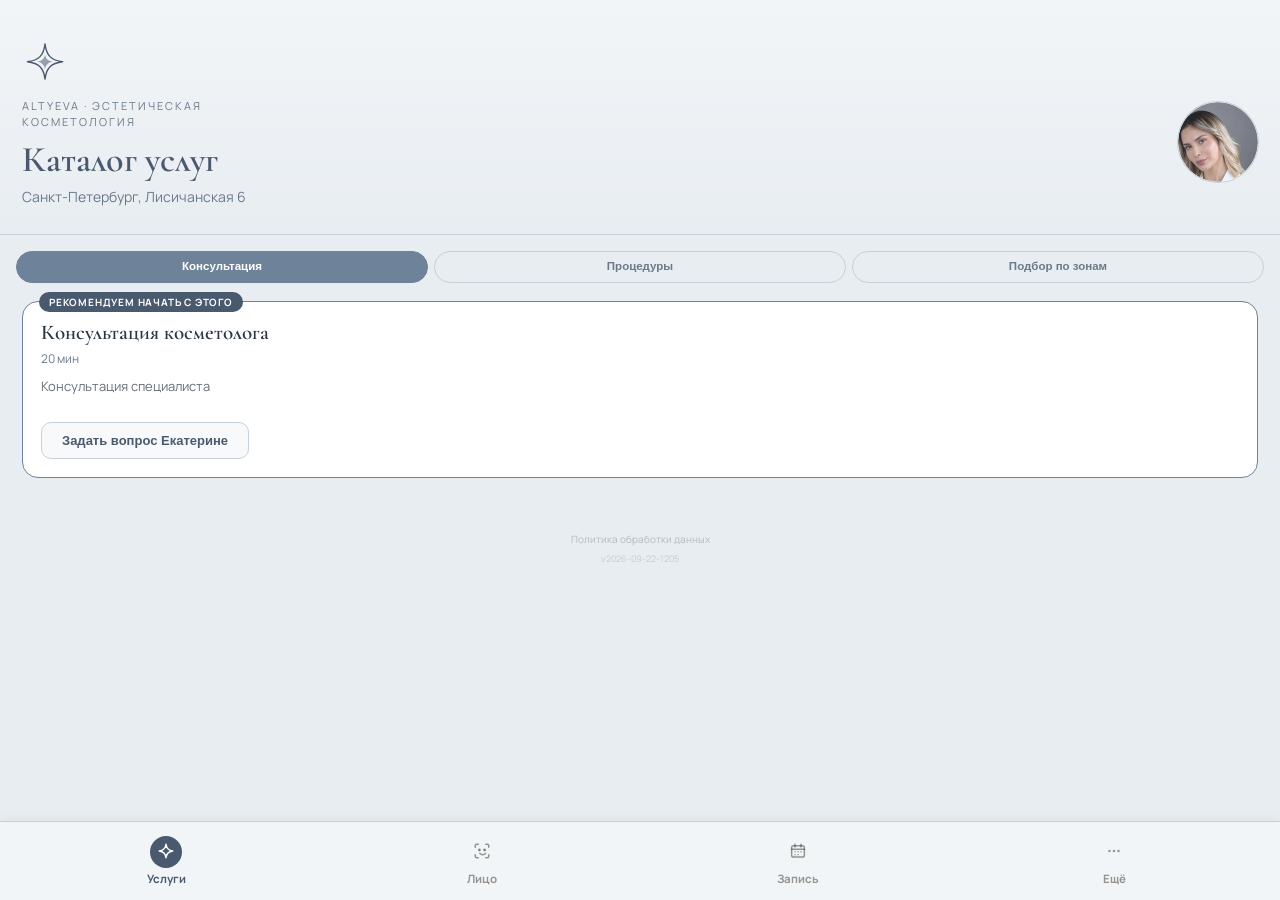
==== commit 37638297: "Update index.html" ====
--- a/index.html
+++ b/index.html
@@ -1,4 +1,4 @@
-<!-- altyeva-build 2026-09-21-1015 manage-btn -->
+<!-- altyeva-build 2026-09-22-1205 lean-events -->
 <!DOCTYPE html>
 <html lang="ru">
 <head>
@@ -1443,7 +1443,7 @@
 </div>
 <div style="text-align:center;padding:16px 20px 8px;">
   <a href="https://tradeban92-ai.github.io/heart-gold-star-moon/privacy.html" target="_blank" style="font-size:10px;color:rgba(43,54,66,0.28);text-decoration:none;">Политика обработки данных</a>
-  <div style="font-size:9px;color:rgba(43,54,66,0.18);margin-top:4px;">v2026-09-21-1015</div>
+  <div style="font-size:9px;color:rgba(43,54,66,0.18);margin-top:4px;">v2026-09-22-1205</div>
 </div>
 <div class="tabbar">
   <button class="tab active" data-page="page-services">
@@ -1675,6 +1675,9 @@
 const EVENTS_API        = 'https://unikon777.app.n8n.cloud/webhook/app-event';
 
 // ===== Счётчик действий =====
+// Пишем только значимые действия: записи, вопросы Кате, заявки, переносы.
+// Открытия приложения и нажатия зон на карте лица НЕ пишем — каждое событие
+// тратит запуск n8n, а пользы от них почти нет.
 // Пишем событие в таблицу. Ошибки глушим: статистика не должна
 // мешать человеку пользоваться приложением.
 function track(event, label){
@@ -1898,7 +1901,6 @@
 
 initChips(); initTabs(); try{initServiceSelect()}catch(e){}; try{initRequestForm()}catch(e){}; try{getMyLoyalty()}catch(e){}; try{loadLoyalty()}catch(e){}; try{prefillContacts()}catch(e){};
 if(window.Telegram && window.Telegram.WebApp){ const tg=window.Telegram.WebApp; tg.ready(); tg.expand(); }
-try{ track('app_open',''); }catch(e){}
 
 // ===== Памятки по уходу (вкладка Уход) =====
 const CARE = [
@@ -2078,7 +2080,6 @@
 
 function selectZone(key){
   const e=document.getElementById('fempty'); if(e) e.style.display='none';
-  try{ track('face_zone', key); }catch(err){}
   faceActive = key;
   document.getElementById('fdetail').innerHTML = '';
   const zd = FACE_ZONES.find(z=>z.key===key);
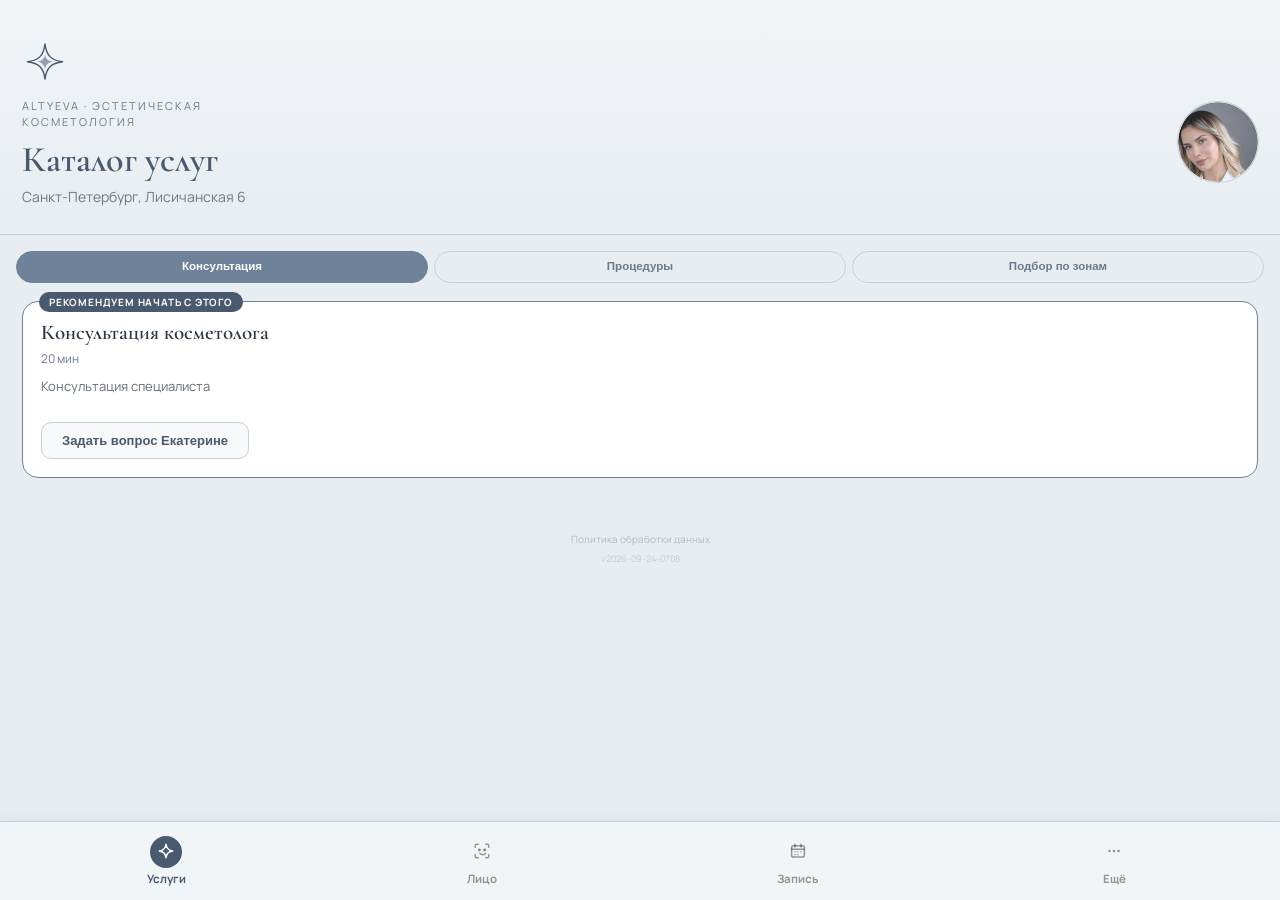
==== commit d6d94a85: "Update index.html" ====
--- a/index.html
+++ b/index.html
@@ -1,4 +1,4 @@
-<!-- altyeva-build 2026-09-22-1205 lean-events -->
+<!-- altyeva-build 2026-09-24-0708 signed -->
 <!DOCTYPE html>
 <html lang="ru">
 <head>
@@ -1443,7 +1443,7 @@
 </div>
 <div style="text-align:center;padding:16px 20px 8px;">
   <a href="https://tradeban92-ai.github.io/heart-gold-star-moon/privacy.html" target="_blank" style="font-size:10px;color:rgba(43,54,66,0.28);text-decoration:none;">Политика обработки данных</a>
-  <div style="font-size:9px;color:rgba(43,54,66,0.18);margin-top:4px;">v2026-09-22-1205</div>
+  <div style="font-size:9px;color:rgba(43,54,66,0.18);margin-top:4px;">v2026-09-24-0708</div>
 </div>
 <div class="tabbar">
   <button class="tab active" data-page="page-services">
@@ -1560,7 +1560,7 @@
         try{
           if(u?.id){
             await fetch(CONSULT_PING_API,{method:'POST',headers:{'Content-Type':'application/json'},
-              body:JSON.stringify({user_id:u.id, chat_id:u.id, user_name:u.first_name||''})});
+              body:JSON.stringify({init_data:INIT_DATA, user_id:u.id, chat_id:u.id, user_name:u.first_name||''})});
           }
         }catch(e){ /* не дошло — всё равно уводим в чат */ }
         if(tg?.close) tg.close();
@@ -1674,6 +1674,10 @@
 const CONSULT_PING_API  = 'https://unikon777.app.n8n.cloud/webhook/consult-ping';
 const EVENTS_API        = 'https://unikon777.app.n8n.cloud/webhook/app-event';
 
+// Подпись Telegram — доказывает, что запрос идёт из приложения, а не со стороны.
+// Без неё сервер данные не отдаёт и заявки не принимает.
+const INIT_DATA = (window.Telegram && window.Telegram.WebApp && window.Telegram.WebApp.initData) || '';
+
 // ===== Счётчик действий =====
 // Пишем только значимые действия: записи, вопросы Кате, заявки, переносы.
 // Открытия приложения и нажатия зон на карте лица НЕ пишем — каждое событие
@@ -1684,6 +1688,7 @@
   try{
     const u = window.Telegram?.WebApp?.initDataUnsafe?.user;
     const payload = JSON.stringify({
+      init_data: INIT_DATA,
       event: event,
       label: label || '',
       user_id: u?.id || '',
@@ -1711,7 +1716,7 @@
     const tg=window.Telegram?.WebApp?.initDataUnsafe?.user;
     try{
       await fetch(PREFERRED_TIME_API,{method:'POST',headers:{'Content-Type':'application/json'},
-        body:JSON.stringify({ user_id:tg?.id||'', user_name:name, username:tg?.username||'',
+        body:JSON.stringify({ init_data:INIT_DATA, user_id:tg?.id||'', user_name:name, username:tg?.username||'',
           phone, service, desired_time:when, comment })});
       st.textContent='✅ Спасибо! Екатерина свяжется с вами и подберёт время.';
       track('request_sent', service || '');
@@ -1736,7 +1741,7 @@
   if (_loyaltyPromise) return _loyaltyPromise;
   const u = window.Telegram?.WebApp?.initDataUnsafe?.user;
   if (!u?.id) return (_loyaltyPromise = Promise.resolve(null));
-  _loyaltyPromise = fetch(`${LOYALTY_API}?user_id=${u.id}`)
+  _loyaltyPromise = fetch(`${LOYALTY_API}?user_id=${u.id}&init_data=${encodeURIComponent(INIT_DATA)}`)
     .then(r => r.json())
     .then(raw => {
       const d = Array.isArray(raw) ? (raw[0] || {}) : (raw || {});
@@ -1862,11 +1867,11 @@
     lt=document.getElementById('loyLast'), hw=document.getElementById('historyWrap'),
     hl=document.getElementById('historyList'), note=document.getElementById('loyNote');
   let url;
-  if(manualPhone){ url=`${LOYALTY_API}?phone=${encodeURIComponent(manualPhone)}`; }
+  if(manualPhone){ url=`${LOYALTY_API}?phone=${encodeURIComponent(manualPhone)}&init_data=${encodeURIComponent(INIT_DATA)}`; }
   else{
     const tg=window.Telegram?.WebApp?.initDataUnsafe?.user;
     if(!tg?.id){ lv.textContent='Недоступно'; note.textContent='Откройте приложение через бота, чтобы увидеть свою карту.'; renderTiers(''); return; }
-    url=`${LOYALTY_API}?user_id=${tg.id}`;
+    url=`${LOYALTY_API}?user_id=${tg.id}&init_data=${encodeURIComponent(INIT_DATA)}`;
   }
   lv.textContent='Загрузка…'; note.textContent='';
   try{
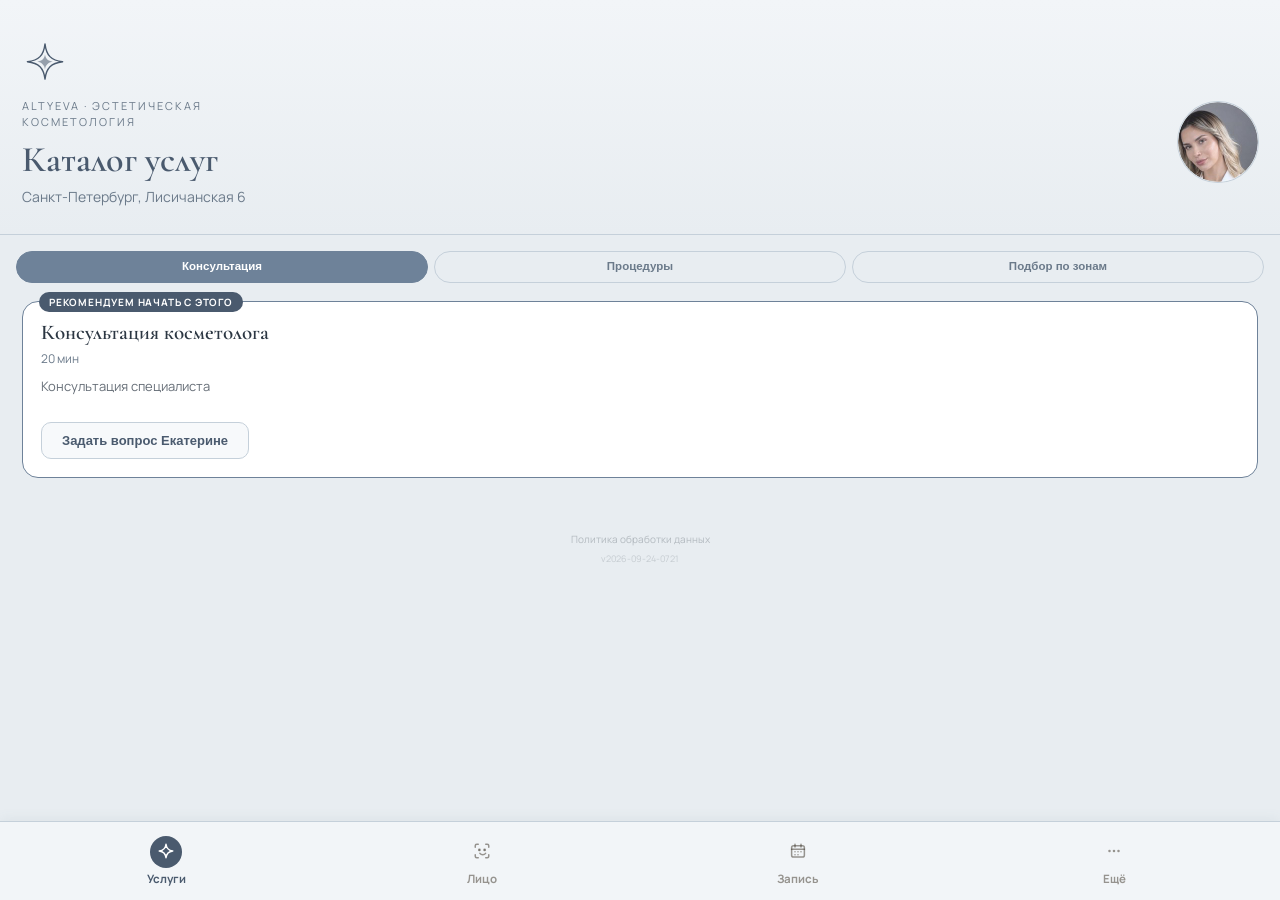
==== commit 57ca4392: "Update index.html" ====
--- a/index.html
+++ b/index.html
@@ -1,4 +1,4 @@
-<!-- altyeva-build 2026-09-24-0708 signed -->
+<!-- altyeva-build 2026-09-24-0721 open-bot-chat -->
 <!DOCTYPE html>
 <html lang="ru">
 <head>
@@ -1443,7 +1443,7 @@
 </div>
 <div style="text-align:center;padding:16px 20px 8px;">
   <a href="https://tradeban92-ai.github.io/heart-gold-star-moon/privacy.html" target="_blank" style="font-size:10px;color:rgba(43,54,66,0.28);text-decoration:none;">Политика обработки данных</a>
-  <div style="font-size:9px;color:rgba(43,54,66,0.18);margin-top:4px;">v2026-09-24-0708</div>
+  <div style="font-size:9px;color:rgba(43,54,66,0.18);margin-top:4px;">v2026-09-24-0721</div>
 </div>
 <div class="tabbar">
   <button class="tab active" data-page="page-services">
@@ -1563,8 +1563,12 @@
               body:JSON.stringify({init_data:INIT_DATA, user_id:u.id, chat_id:u.id, user_name:u.first_name||''})});
           }
         }catch(e){ /* не дошло — всё равно уводим в чат */ }
-        if(tg?.close) tg.close();
-        else window.open('https://t.me/Altyevabot','_blank');
+        // Открываем именно чат с ботом: Telegram сам закроет приложение.
+        // tg.close() вернул бы туда, откуда приложение открывали, — в список чатов.
+        const BOT_LINK = 'https://t.me/Altyevabot';
+        if (tg?.openTelegramLink) tg.openTelegramLink(BOT_LINK);
+        else if (tg?.close) { window.open(BOT_LINK, '_blank'); tg.close(); }
+        else window.open(BOT_LINK, '_blank');
       };
       bwrap.appendChild(a);
     } else {
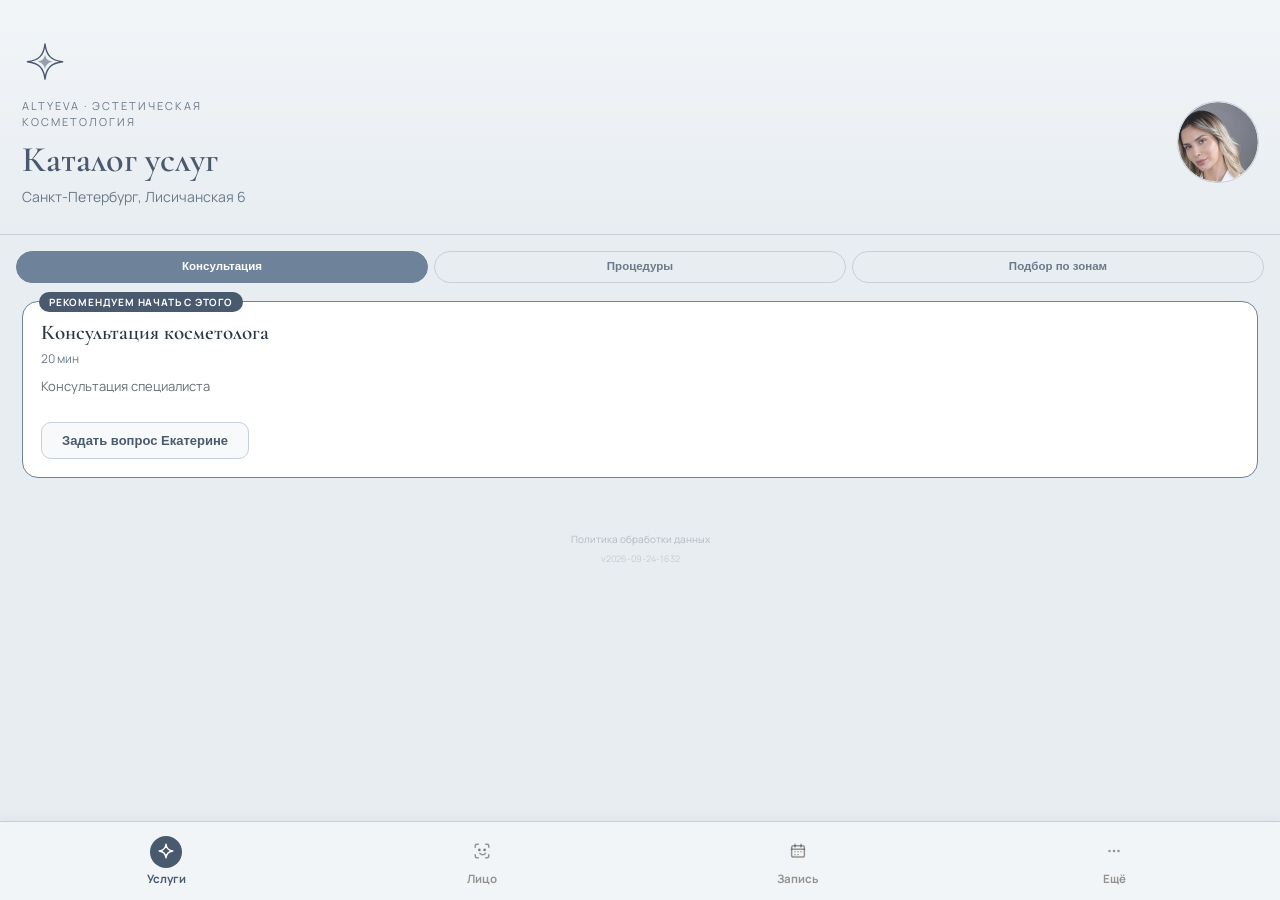
==== commit 6429d1f1: "Update index.html" ====
--- a/index.html
+++ b/index.html
@@ -1,4 +1,4 @@
-<!-- altyeva-build 2026-09-24-0721 open-bot-chat -->
+<!-- altyeva-build 2026-09-24-1632 care-v2 -->
 <!DOCTYPE html>
 <html lang="ru">
 <head>
@@ -1443,7 +1443,7 @@
 </div>
 <div style="text-align:center;padding:16px 20px 8px;">
   <a href="https://tradeban92-ai.github.io/heart-gold-star-moon/privacy.html" target="_blank" style="font-size:10px;color:rgba(43,54,66,0.28);text-decoration:none;">Политика обработки данных</a>
-  <div style="font-size:9px;color:rgba(43,54,66,0.18);margin-top:4px;">v2026-09-24-0721</div>
+  <div style="font-size:9px;color:rgba(43,54,66,0.18);margin-top:4px;">v2026-09-24-1632</div>
 </div>
 <div class="tabbar">
   <button class="tab active" data-page="page-services">
@@ -1913,51 +1913,164 @@
 
 // ===== Памятки по уходу (вкладка Уход) =====
 const CARE = [
-  {key:'botox', title:'Ботулинотерапия', sub:'ботокс: лоб, межбровье, глаза и др.',
-    lead:'После инъекций ботулотоксина важно не дать препарату сместиться в первые часы.',
-    do:['Держитесь вертикально первые 4 часа — не наклоняйтесь и не ложитесь','Слегка поработайте обработанными мышцами в первый час','Спите на спине первую ночь'],
-    dont:['Не трогайте и не массируйте зону 2 недели','Без спорта, бани, сауны и алкоголя 24 часа','Без наклонов головы вниз и тепла в первый день','Без макияжа на зону 12 часов'],
-    when:'Эффект нарастает 3–5 дней, полный — через 10–14. Держится 4–6 месяцев.'},
-  {key:'filler', title:'Филлеры / контурная пластика', sub:'губы, скулы, подбородок, челюсть',
-    lead:'Гиалуроновый филлер занимает форму за 2–3 дня. Помогите ему.',
-    do:['Прикладывайте холод при отёке первые часы','Пейте больше воды','Спите на спине первые 2 ночи'],
-    dont:['Не разминайте зону руками 6 часов','Без спорта, бани, сауны, солярия, алкоголя 2 недели','Без массажа лица и перелётов 2 недели','Не спите лицом в подушку'],
-    when:'Отёк и синячки проходят за 3–7 дней. Окончательный вид — через 2–3 дня. Держится 6–12 месяцев.'},
-  {key:'blanching', title:'Бланширование', sub:'разглаживание мелких морщин',
-    lead:'Поверхностные микроинъекции — кожа чувствительна.',
-    do:['Увлажняйте мягким кремом','SPF 50+ при выходе на улицу'],
-    dont:['Без макияжа 12 часов','Без бани, сауны, солярия, алкоголя 3–5 дней','Не трите зону'],
-    when:'Папулы рассасываются за 1–3 дня. Эффект накопительный, лучше курсом.'},
-  {key:'biorevitalization', title:'Биоревитализация', sub:'глубокое увлажнение',
-    lead:'Возможны папулы после введения — это нормально.',
-    do:['Пейте больше воды','Увлажняйте кожу, SPF 50+'],
-    dont:['Не трогайте папулы — уйдут за 1–2 дня','Без бани, сауны, солярия, бассейна, алкоголя 3 дня','Без активного спорта 2 дня'],
-    when:'Папулы уходят за 1–2 дня. Результат после курса 3–4 процедур.'},
-  {key:'collagen', title:'Коллагенотерапия', sub:'Коллост — стимуляция коллагена',
-    lead:'Эффект накопительный — кожа плотнеет постепенно.',
-    do:['Увлажняйте кожу','SPF 50+ первые 2 недели'],
-    dont:['Не массируйте зону','Без бани, сауны, солярия, алкоголя 3–5 дней','Без интенсивного спорта 2 дня'],
-    when:'Папулы проходят за несколько дней. Кожа плотнеет за 1–2 месяца.'},
-  {key:'lipolytics', title:'Липолитики', sub:'коррекция локального жира',
-    lead:'Возможны отёк и уплотнение в зоне — это норма.',
-    do:['Пейте больше воды','Лёгкие прогулки/дренаж приветствуются'],
-    dont:['Без бани, сауны, солярия, алкоголя 3–5 дней','Не грейте зону первые дни','Отёк проходит за 3–7 дней'],
-    when:'Результат после курса 3–5 процедур с интервалом 2–3 недели.'},
-  {key:'mesohair', title:'Мезотерапия волос', sub:'против выпадения, укрепление',
-    lead:'Не смывайте препарат слишком рано.',
-    do:['Не мойте голову 24 часа','Мягкий шампунь при первом мытье'],
-    dont:['Без бани, сауны, бассейна, спорта 2 дня','Не массируйте кожу головы жёстко первый день','Без окрашивания 3–5 дней'],
-    when:'Курс 6–10 процедур. Результат за 1–2 месяца.'},
-  {key:'cleaning', title:'Чистка лица', sub:'глубокая / ультразвуковая',
-    lead:'Поры открыты — берегите кожу от загрязнений.',
-    do:['Умывайтесь мягким средством','SPF при выходе','Успокаивающий крем при покраснении'],
-    dont:['Без макияжа до конца дня','Не трогайте лицо руками','Без бани, сауны, бассейна 2–3 дня','Ничего не выдавливайте сами'],
-    when:'Покраснение проходит за часы — 1 день. Повтор раз в 1–2 месяца.'},
-  {key:'peeling', title:'Пилинг', sub:'Джесснера, Bio Re Pill, Peach Peel',
-    lead:'Кожа обновляется — шелушение это нормально.',
-    do:['Увлажняйте интенсивно','SPF 50+ строго 2 недели','Дайте коже шелушиться естественно'],
-    dont:['Не сдирайте кожу — риск пятен и рубцов','Без бани, сауны, солярия, бассейна 2 недели','Без скрабов, кислот, ретинола до восстановления','Без прямого солнца'],
-    when:'Шелушение 1–5 дней. Курс 4–6 процедур осенью-зимой.'},
+  {
+    "key": "botox",
+    "title": "Ботулинотерапия",
+    "sub": "ботокс: лоб, межбровье, глаза и др.",
+    "lead": "Первые часы важно не дать препарату сместиться.",
+    "do": [
+      "Если появятся необычные или выраженные реакции — сразу напишите Екатерине"
+    ],
+    "dont": [
+      "Первые 4 часа: не наклоняться вниз лицом и не ложиться",
+      "Первые 4 часа: не трогать и не массировать зоны инъекций, не давить на них",
+      "2 недели: без интенсивных физических нагрузок и спорта",
+      "2 недели: без бани, сауны и других процедур с сильным нагреванием"
+    ],
+    "when": "Эффект проявляется постепенно, обычно на 3–5-й день. Полный результат оценивается через 10–14 дней."
+  },
+  {
+    "key": "filler",
+    "title": "Контурная пластика",
+    "sub": "губы, скулы, подбородок, линия челюсти, носогубные",
+    "lead": "Первые две недели ткани формируют окончательную форму.",
+    "do": [
+      "С первого дня увлажняйте губы только новой помадой или бальзамом — чтобы не занести бактерии",
+      "От отёков и синяков можно использовать траумель или троксевазин",
+      "Массаж губ — с 6–8-го дня и только по технике, которую назначит Екатерина"
+    ],
+    "dont": [
+      "3–5 дней: без очень горячих и очень холодных напитков",
+      "3–5 дней: без острой и сильно солёной пищи",
+      "3–5 дней: без декоративной косметики в зоне процедуры",
+      "3–5 дней: без антибиотиков и препаратов, влияющих на свёртываемость крови, если их не назначил врач",
+      "7–14 дней: без алкоголя, бани, сауны, солярия и интенсивных нагрузок",
+      "Не спать лицом в подушку, не целоваться, не грызть и не кусать губы, не курить"
+    ],
+    "when": "Результат оцениваем на 14-й день. До этого нормальны неравномерный отёк, гематомы, небольшая асимметрия и уплотнения — раньше срока форму не оценивайте."
+  },
+  {
+    "key": "blanching",
+    "title": "Бланширование морщин",
+    "sub": "",
+    "lead": "Папулы в местах введения — ожидаемая реакция.",
+    "do": [
+      "Мягко увлажняйте кожу кремом, который рекомендовала Екатерина",
+      "На улице обязательно SPF 50+"
+    ],
+    "dont": [
+      "Не трите и не массируйте обработанную зону",
+      "Первые 12 часов: без декоративной косметики",
+      "3–5 дней: без бани, сауны, солярия и алкоголя",
+      "3–5 дней: без интенсивного воздействия на зону"
+    ],
+    "when": "Папулы обычно рассасываются в течение первой недели. Эффект накопительный, проявляется постепенно."
+  },
+  {
+    "key": "biorevitalization",
+    "title": "Биоревитализация",
+    "sub": "",
+    "lead": "Небольшие папулы после микроинъекций — нормальная реакция кожи.",
+    "do": [
+      "Пейте достаточно воды",
+      "Мягко увлажняйте кожу",
+      "На улице обязательно SPF 50+"
+    ],
+    "dont": [
+      "Не трогайте и не массируйте места введения препарата",
+      "Не пытайтесь самостоятельно удалять или прокалывать папулы",
+      "3 дня: без бани, сауны, солярия, бассейна и алкоголя",
+      "2 дня: без интенсивных нагрузок и активного спорта"
+    ],
+    "when": "Папулы обычно рассасываются за 1–2 дня. Результат нарастает постепенно; для выраженного эффекта обычно нужен курс 3–4 процедуры, интервал подбирается индивидуально."
+  },
+  {
+    "key": "collagen",
+    "title": "Коллагенотерапия",
+    "sub": "",
+    "lead": "Папулы и следы от инъекций — ожидаемая реакция кожи.",
+    "do": [
+      "Мягко увлажняйте кожу",
+      "На улице обязательно SPF 50+"
+    ],
+    "dont": [
+      "Не массируйте и не трите обработанную зону",
+      "3–5 дней: без бани, сауны, солярия и алкоголя",
+      "3–5 дней: без активного воздействия на зону",
+      "2 дня: без интенсивных нагрузок и спорта"
+    ],
+    "when": "Следы проходят за несколько дней. Кожа вырабатывает новый коллаген, поэтому плотность и качество улучшаются в течение 1–2 месяцев. Эффект накопительный."
+  },
+  {
+    "key": "lipolytics",
+    "title": "Липолитики",
+    "sub": "коррекция локальных жировых отложений",
+    "lead": "Отёк, покраснение и уплотнения в зоне введения — допустимая реакция тканей.",
+    "do": [
+      "Пейте достаточно воды",
+      "Обязательно делайте массаж по назначенной схеме 7 дней, начиная со следующего дня после процедуры",
+      "Соблюдайте технику и интенсивность массажа, которые показала Екатерина"
+    ],
+    "dont": [
+      "Не трогайте и не массируйте зону сами, кроме назначенного массажа",
+      "Не нагревайте зону в первые дни",
+      "3–5 дней: без бани, сауны, солярия и алкоголя",
+      "3–5 дней: без интенсивного воздействия на зону"
+    ],
+    "when": "Отёк и местная реакция уменьшаются за 3–7 дней. Первые результаты оцениваются примерно через 14 дней, когда отёк спадёт."
+  },
+  {
+    "key": "mesohair",
+    "title": "Мезотерапия волос",
+    "sub": "против выпадения, укрепление",
+    "lead": "Не смывайте препарат слишком рано.",
+    "do": [
+      "Не мойте голову 24 часа",
+      "Мягкий шампунь при первом мытье"
+    ],
+    "dont": [
+      "Без бани, сауны, бассейна, спорта 2 дня",
+      "Не массируйте кожу головы жёстко первый день",
+      "Без окрашивания 3–5 дней"
+    ],
+    "when": "Курс 6–10 процедур. Результат за 1–2 месяца."
+  },
+  {
+    "key": "cleaning",
+    "title": "Чистка лица",
+    "sub": "глубокая / ультразвуковая",
+    "lead": "Поры открыты — берегите кожу от загрязнений.",
+    "do": [
+      "Умывайтесь мягким средством",
+      "SPF при выходе",
+      "Успокаивающий крем при покраснении"
+    ],
+    "dont": [
+      "Без макияжа до конца дня",
+      "Не трогайте лицо руками",
+      "Без бани, сауны, бассейна 2–3 дня",
+      "Ничего не выдавливайте сами"
+    ],
+    "when": "Покраснение проходит за часы — 1 день. Повтор раз в 1–2 месяца."
+  },
+  {
+    "key": "peeling",
+    "title": "Пилинг",
+    "sub": "Джесснера, Bio Re Pill, Peach Peel",
+    "lead": "Кожа обновляется — шелушение это нормально.",
+    "do": [
+      "Увлажняйте интенсивно",
+      "SPF 50+ строго 2 недели",
+      "Дайте коже шелушиться естественно"
+    ],
+    "dont": [
+      "Не сдирайте кожу — риск пятен и рубцов",
+      "Без бани, сауны, солярия, бассейна 2 недели",
+      "Без скрабов, кислот, ретинола до восстановления",
+      "Без прямого солнца"
+    ],
+    "when": "Шелушение 1–5 дней. Курс 4–6 процедур осенью-зимой."
+  }
 ];
 
 function initCare(){
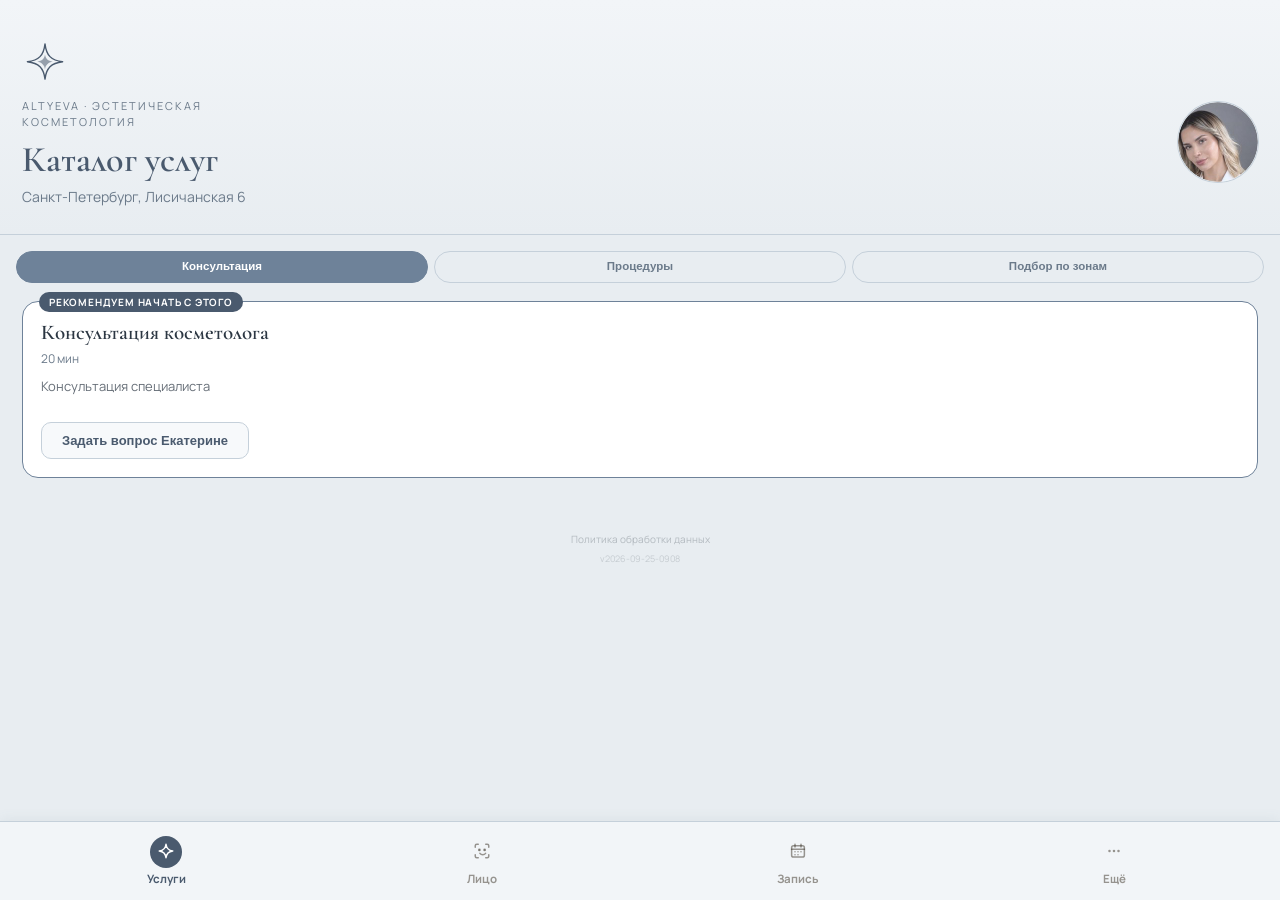
==== commit 73e3685d: "Update index.html" ====
--- a/index.html
+++ b/index.html
@@ -1,4 +1,4 @@
-<!-- altyeva-build 2026-09-24-1632 care-v2 -->
+<!-- altyeva-build 2026-09-25-0908 invite -->
 <!DOCTYPE html>
 <html lang="ru">
 <head>
@@ -421,6 +421,15 @@
     padding:12px 14px;margin:0 0 16px;color:#2F5A3D;font-size:13.5px;line-height:1.4;cursor:pointer;}
   .next-banner b{display:block;font-size:15px;}
   .next-banner .arr{margin-left:auto;font-size:18px;opacity:.6;}
+  .invite{background:linear-gradient(135deg,#FFF9EC,#FDF3DC);border:1px solid #EFDFBC;border-radius:18px;
+    padding:16px 18px;margin:14px 0 16px;}
+  .invite-head{display:flex;align-items:baseline;justify-content:space-between;gap:10px;}
+  .invite-head span{font-family:'Cormorant Garamond',serif;font-size:21px;font-weight:600;color:#7A5A1E;}
+  .invite-head b{font-size:14px;font-weight:700;color:#A5822F;white-space:nowrap;}
+  .invite-text{font-size:14px;line-height:1.5;color:var(--ink);margin:8px 0 0;}
+  .invite-note{font-size:12px;color:var(--muted);line-height:1.45;margin:6px 0 12px;}
+  .invite-btn{width:100%;height:48px;border:none;border-radius:12px;background:#A5822F;color:#fff;
+    font:700 15px 'Manrope',sans-serif;cursor:pointer;}
 </style>
 </head>
 <body>
@@ -1402,6 +1411,16 @@
 
     
 
+    <div class="invite" id="inviteBox">
+      <div class="invite-head">
+        <span>Приведите подругу</span>
+        <b id="inviteBonus">—</b>
+      </div>
+      <p class="invite-text">Подруге — <b>1 000 ₽</b> скидки на первый визит, вам — <b>10% от суммы её визита</b> на счёт, до 1 500 ₽. Бонус спишется при следующем посещении.</p>
+      <p class="invite-note" id="inviteNote">Бонус начисляется после того, как подруга придёт. До трёх подруг в месяц.</p>
+      <button class="invite-btn" type="button" id="inviteShare">Пригласить подругу</button>
+    </div>
+
     <div class="tiers" id="tiers"></div>
 
     <div id="historyWrap" style="display:none;">
@@ -1443,7 +1462,7 @@
 </div>
 <div style="text-align:center;padding:16px 20px 8px;">
   <a href="https://tradeban92-ai.github.io/heart-gold-star-moon/privacy.html" target="_blank" style="font-size:10px;color:rgba(43,54,66,0.28);text-decoration:none;">Политика обработки данных</a>
-  <div style="font-size:9px;color:rgba(43,54,66,0.18);margin-top:4px;">v2026-09-24-1632</div>
+  <div style="font-size:9px;color:rgba(43,54,66,0.18);margin-top:4px;">v2026-09-25-0908</div>
 </div>
 <div class="tabbar">
   <button class="tab active" data-page="page-services">
@@ -1816,6 +1835,22 @@
     el.appendChild(d);
   });
 }
+// Приглашение подруги: готовый текст для пересылки
+function shareInvite(){
+  const me = window.Telegram?.WebApp?.initDataUnsafe?.user;
+  const who = me?.first_name ? `${me.first_name} рекомендует` : 'Рекомендация';
+  const text = `${who}: косметолог Екатерина Алтыева, Санкт-Петербург, Лисичанская 6.\n\n` +
+    `По моей рекомендации тебе скидка 1 000 ₽ на первый визит — скажи на приёме, что ты от меня.\n\n` +
+    `Записаться: https://dikidi.net/ru/profile/katya_1788592`;
+  try{ track('invite_share',''); }catch(e){}
+  const url = 'https://t.me/share/url?url=' + encodeURIComponent('https://dikidi.net/ru/profile/katya_1788592') +
+              '&text=' + encodeURIComponent(text);
+  const tg = window.Telegram?.WebApp;
+  if (tg?.openTelegramLink) tg.openTelegramLink(url);
+  else window.open(url, '_blank');
+}
+document.addEventListener('click', e => { if (e.target && e.target.id === 'inviteShare') shareInvite(); });
+
 // ===== Предстоящие визиты (из писем DIKIDI) =====
 const DIKIDI_MANAGE = 'https://dikidi.ru/ru/recording';
 const MON_SHORT = {'января':'янв','февраля':'фев','марта':'мар','апреля':'апр','мая':'мая','июня':'июн',
@@ -1868,6 +1903,7 @@
   const lv=document.getElementById('loyLevel'), nm=document.getElementById('loyName'),
     vs=document.getElementById('loyVisits'), dc=document.getElementById('loyDiscount'),
     pr=document.getElementById('loyProgress'), fl=document.getElementById('loyFill'),
+    ib=document.getElementById('inviteBonus'), inote=document.getElementById('inviteNote'),
     lt=document.getElementById('loyLast'), hw=document.getElementById('historyWrap'),
     hl=document.getElementById('historyList'), note=document.getElementById('loyNote');
   let url;
@@ -1892,6 +1928,12 @@
     else pr.textContent='Максимальный уровень достигнут';
     lt.textContent = d.lastVisitDate ? `Последний визит: ${d.lastVisitDate}` : '';
     renderTiers(level);
+    // бонусы за подруг
+    const bonus = +d.bonus || 0, invited = +d.invitedTotal || 0;
+    if (ib) ib.textContent = bonus ? `${bonus.toLocaleString('ru-RU')} ₽ на счету` : 'бонусов пока нет';
+    if (inote) inote.textContent = invited
+      ? `Вы привели ${invited} ${invited===1?'подругу':(invited<5?'подруги':'подруг')}. Бонус спишется при следующем визите.`
+      : 'Бонус начисляется после того, как подруга придёт. До трёх подруг в месяц.';
     try{ renderUpcoming(d.upcoming || []); }catch(e){}
     if(d.recentServices && d.recentServices.length){
       hw.style.display='block'; hl.innerHTML='';
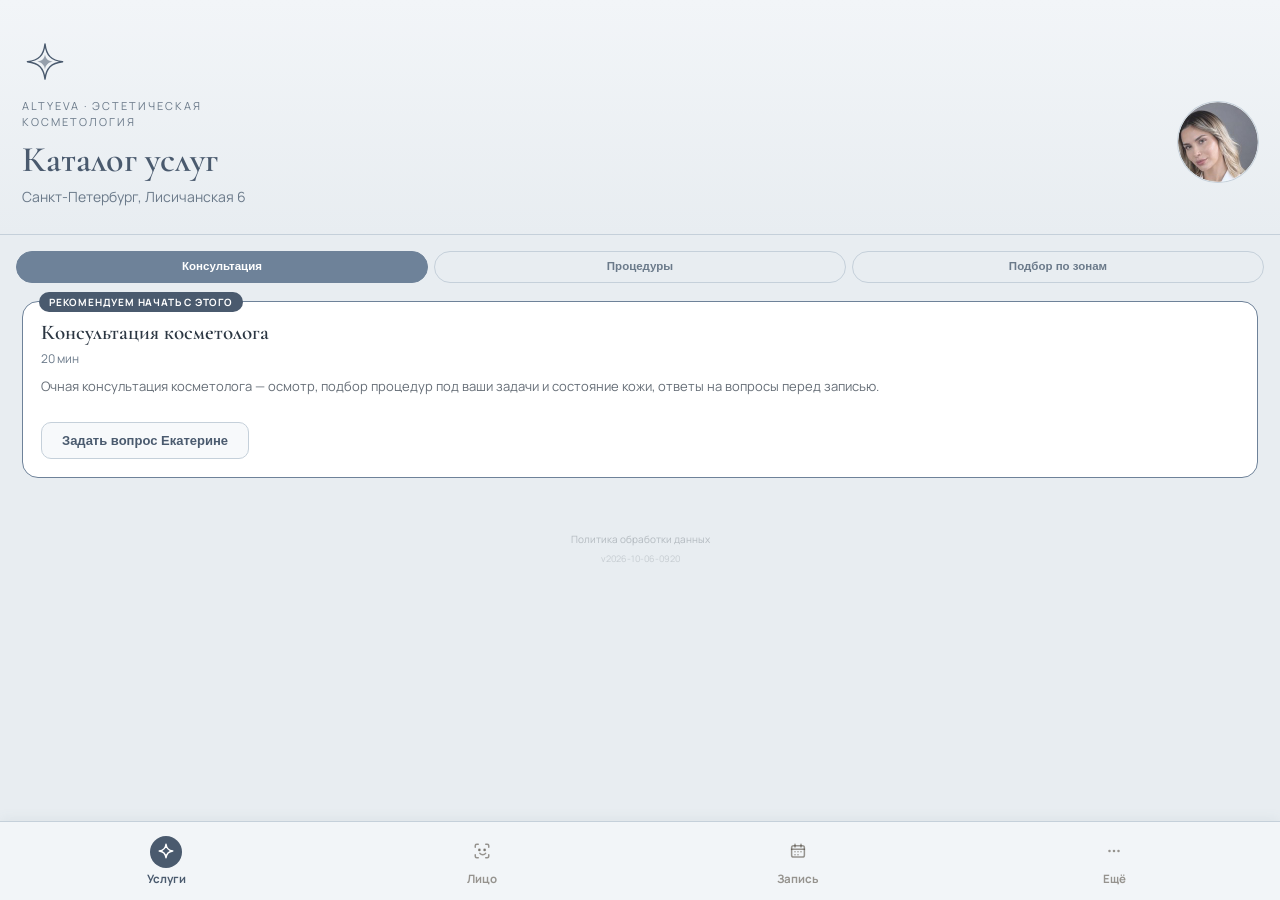
==== commit cf9b2726: "Update index.html" ====
--- a/index.html
+++ b/index.html
@@ -1462,7 +1462,7 @@
 </div>
 <div style="text-align:center;padding:16px 20px 8px;">
   <a href="https://tradeban92-ai.github.io/heart-gold-star-moon/privacy.html" target="_blank" style="font-size:10px;color:rgba(43,54,66,0.28);text-decoration:none;">Политика обработки данных</a>
-  <div style="font-size:9px;color:rgba(43,54,66,0.18);margin-top:4px;">v2026-09-25-0908</div>
+  <div style="font-size:9px;color:rgba(43,54,66,0.18);margin-top:4px;">v2026-10-06-0920</div>
 </div>
 <div class="tabbar">
   <button class="tab active" data-page="page-services">
@@ -1509,31 +1509,33 @@
   {name:"Нижняя треть лица (платизма шеи)",cat:"botox",subcat:"botox",drug:"",duration:"30 мин",price:9000,special:false,desc:"Расслабляет платизму — мышцу шеи, тянущую лицо вниз. Лифтинг-эффект нижней трети лица и шеи. Результат 4–6 месяцев.",url:"https://dkd.su/1788592/s/21815952"},
   {name:"Гипертонус жевательных мышц",cat:"botox",subcat:"botox",drug:"",duration:"30 мин",price:9000,special:false,desc:"Расслабляет гипертрофированные жевательные мышцы — лицо становится изящнее, V-образным. Лечит бруксизм (скрежет зубами), снимает напряжение в челюсти. Результат 4–6 месяцев.",url:"https://dkd.su/1788592/s/21815960"},
   {name:"Коррекция прошлых процедур",cat:"filler",subcat:"filler",drug:"",duration:"10 мин",price:0,special:false,desc:"Индивидуальная консультация и коррекция нежелательных эффектов ботулинотерапии. Стоимость определяется на консультации.",url:"https://dkd.su/1788592/s/21966850"},
-  {name:"Белатеро софт",cat:"blanching",subcat:"blanching",drug:"Белатеро софт",duration:"60 мин",price:16000,special:false,desc:"Разглаживание морщин",url:"https://dkd.su/1788592/s/21815966"},
-  {name:"Коллост микро",cat:"collagen",subcat:"collagen",drug:"Коллост микро",duration:"60 мин",price:20000,special:false,desc:"Выработка собственного коллагена",url:"https://dkd.su/1788592/s/21815971"},
-  {name:"Коллост 7%",cat:"collagen",subcat:"collagen",drug:"Коллост 7%",duration:"60 мин",price:16000,special:false,desc:"Выработка собственного коллагена",url:"https://dkd.su/1788592/s/19014874"},
-  {name:"Коллост 15%",cat:"collagen",subcat:"collagen",drug:"Коллост 15%",duration:"60 мин",price:17000,special:false,desc:"Выработка собственного коллагена",url:"https://dkd.su/1788592/s/21815974"},
-  {name:"Липолитик Lipolong",cat:"lipolytics",subcat:"lipolytics",drug:"Lipolong",duration:"30 мин",price:10000,special:false,desc:"Жиросжигатель",url:"https://dkd.su/1788592/s/19014821"},
-  {name:"Мезо волос",cat:"mesohair",subcat:"mesohair",drug:"",duration:"30 мин",price:5000,special:false,desc:"Против выпадения волос",url:"https://dkd.su/1788592/s/23362802"},
-  {name:"Пентакле",cat:"biorevitalization",subcat:"biorevitalization",drug:"Пентакле",duration:"60 мин",price:10000,special:false,desc:"Увлажнение кожи",url:"https://dkd.su/1788592/s/19804528"},
-  {name:"Реви Стронг/Силк 1 мл",cat:"biorevitalization",subcat:"biorevitalization",drug:"Реви Стронг/Силк",duration:"60 мин",price:15000,special:false,desc:"Увлажнение кожи",url:"https://dkd.su/1788592/s/21815987"},
-  {name:"Мезовартон",cat:"biorevitalization",subcat:"biorevitalization",drug:"Мезовартон",duration:"60 мин",price:16000,special:false,desc:"Увлажнение кожи",url:"https://dkd.su/1788592/s/21815993"},
-  {name:"Губы. Южная Корея Eptg 300",cat:"filler",subcat:"filler",drug:"Eptg 300",duration:"60 мин",price:15000,special:false,desc:"Контурная пластика губ",url:"https://dkd.su/1788592/s/18950942"},
-  {name:"Губы. Франция Stylage M,L",cat:"filler",subcat:"filler",drug:"Stylage M,L",duration:"60 мин",price:18000,special:false,desc:"Контурная пластика губ",url:"https://dkd.su/1788592/s/21816000"},
-  {name:"Скулы Tesoro sab",cat:"filler",subcat:"filler",drug:"Tesoro sab",duration:"60 мин",price:15000,special:false,desc:"Моделирование скул",url:"https://dkd.su/1788592/s/21816006"},
-  {name:"Скулы Stylage L",cat:"filler",subcat:"filler",drug:"Stylage L",duration:"60 мин",price:18000,special:false,desc:"Моделирование скул",url:"https://dkd.su/1788592/s/23369781"},
-  {name:"Подбородок Tesoro sab",cat:"filler",subcat:"filler",drug:"Tesoro sab",duration:"45 мин",price:15000,special:false,desc:"Моделирование подбородка",url:"https://dkd.su/1788592/s/19807822"},
-  {name:"Подбородок Stylage L",cat:"filler",subcat:"filler",drug:"Stylage L",duration:"45 мин",price:18000,special:false,desc:"Моделирование подбородка",url:"https://dkd.su/1788592/s/23369795"},
-  {name:"Углы НЧ 3 мл",cat:"filler",subcat:"filler",drug:"",duration:"60 мин",price:30000,special:false,desc:"Моделирование линии челюсти",url:"https://dkd.su/1788592/s/21814912"},
-  {name:"Выведение геля",cat:"filler",subcat:"filler",drug:"",duration:"45 мин",price:7000,special:false,desc:"Удаление филлера",url:"https://dkd.su/1788592/s/21816013"},
-  {name:"Заполнение носогубных складок",cat:"filler",subcat:"filler",drug:"",duration:"60 мин",price:15000,special:false,desc:"Коррекция носогубных складок",url:"https://dkd.su/1788592/s/22991368"},
-  {name:"Коррекция губ",cat:"filler",subcat:"filler",drug:"",duration:"10 мин",price:1000,special:false,desc:"Докол остатков препарата",url:"https://dkd.su/1788592/s/19039531"},
-  {name:"Комбинированная чистка",cat:"cleaning",subcat:"cleaning",drug:"",duration:"90 мин",price:5000,special:false,desc:"Глубокое очищение",url:"https://dkd.su/1788592/s/19014940"},
-  {name:"Комбинированная чистка+пилинг",cat:"cleaning",subcat:"cleaning",drug:"",duration:"100 мин",price:6500,special:false,desc:"Глубокое очищение + обновление",url:"https://dkd.su/1788592/s/22324955"},
-  {name:"Пилинг Джесснера",cat:"peeling",subcat:"peeling",drug:"",duration:"30 мин",price:5500,special:false,desc:"Обновление кожи",url:"https://dkd.su/1788592/s/19014892"},
-  {name:"Пилинг Bio Re Pill",cat:"peeling",subcat:"peeling",drug:"",duration:"30 мин",price:4500,special:false,desc:"Обновление кожи",url:"https://dkd.su/1788592/s/19014816"},
-  {name:"Пилинг Peach Peel",cat:"peeling",subcat:"peeling",drug:"",duration:"30 мин",price:5000,special:false,desc:"Обновление кожи",url:"https://dkd.su/1788592/s/23369860"},
-  {name:"Консультация косметолога",cat:"consultation",subcat:"consultation",drug:"",duration:"20 мин",price:0,special:true,desc:"Консультация специалиста",url:"https://dkd.su/1788592/s/18950915"}
+  {name:"Белатеро софт",cat:"blanching",subcat:"blanching",drug:"Белатеро софт",duration:"60 мин",price:16000,special:false,desc:"Мягкий гиалуроновый филлер (Швейцария/Германия) для техники «бланширования» — микроинъекции разглаживают мелкие морщинки под глазами, на шее и в зоне декольте. Деликатный эффект, подходит для самых тонких зон.",url:"https://dkd.su/1788592/s/21815966"},
+  {name:"Tesoro Fain",cat:"blanching",subcat:"blanching",drug:"Tesoro Fain",duration:"60 мин",price:12000,special:false,desc:"Корейский гиалуроновый филлер мягкой плотности — работает так же, как Белатеро софт (мелкие морщины под глазами, шея, декольте), но более доступен по цене.",url:"https://dkd.su/1788592/s/23535933"},
+  {name:"Коллост микро",cat:"collagen",subcat:"collagen",drug:"Коллост микро",duration:"60 мин",price:20000,special:false,desc:"Биопластический коллаген (не гиалуроновая кислота) самой мелкой фракции — для тонких, деликатных зон: под глазами, шея, кисти рук. Запускает выработку собственного коллагена.",url:"https://dkd.su/1788592/s/21815971"},
+  {name:"Коллост 7%",cat:"collagen",subcat:"collagen",drug:"Коллост 7%",duration:"60 мин",price:16000,special:false,desc:"Коллаген средней концентрации — универсальный вариант для лица: подтягивает, повышает плотность и упругость кожи, уменьшает мелкие морщины.",url:"https://dkd.su/1788592/s/19014874"},
+  {name:"Коллост 15%",cat:"collagen",subcat:"collagen",drug:"Коллост 15%",duration:"60 мин",price:17000,special:false,desc:"Коллаген максимальной концентрации — для выраженного эффекта лифтинга, работы с рубцами и зонами с заметным снижением упругости кожи.",url:"https://dkd.su/1788592/s/21815974"},
+  {name:"Липолитик Lipolong",cat:"lipolytics",subcat:"lipolytics",drug:"Lipolong",duration:"30 мин",price:10000,special:false,desc:"Инъекционный липолитик — расщепляет локальные жировые отложения (второй подбородок, бока, живот). Эффект нарастает постепенно, обычно нужен курс из нескольких процедур.",url:"https://dkd.su/1788592/s/19014821"},
+  {name:"Мезо волос",cat:"mesohair",subcat:"mesohair",drug:"",duration:"30 мин",price:5000,special:false,desc:"Мезотерапия кожи головы — комплекс витаминов, пептидов и аминокислот против выпадения волос, укрепляет фолликулы и стимулирует рост.",url:"https://dkd.su/1788592/s/23362802"},
+  {name:"Пентакле",cat:"biorevitalization",subcat:"biorevitalization",drug:"Пентакле",duration:"60 мин",price:10000,special:false,desc:"Биоревитализант с комплексом из пяти активных компонентов (гиалуроновая кислота, аминокислоты, антиоксиданты) — глубокое увлажнение и общее оздоровление кожи. Хороший вариант «для старта».",url:"https://dkd.su/1788592/s/19804528"},
+  {name:"Реви Стронг/Силк 1 мл",cat:"biorevitalization",subcat:"biorevitalization",drug:"Реви Стронг/Силк",duration:"60 мин",price:15000,special:false,desc:"Реви Силк — лёгкая гиалуроновая формула для поверхностного увлажнения и сияния кожи. Реви Стронг — более плотная, для глубоких слоёв и выраженного обезвоживания.",url:"https://dkd.su/1788592/s/21815987"},
+  {name:"Мезовартон",cat:"biorevitalization",subcat:"biorevitalization",drug:"Мезовартон",duration:"60 мин",price:16000,special:false,desc:"Известный «коктейль красоты»: гиалуроновая кислота с витаминами, минералами и антиоксидантами. Возвращает коже тонус и свежий вид — особенно заметен эффект при усталой, посеревшей коже. Универсальный выбор «для всего», без узкой специализации.",url:"https://dkd.su/1788592/s/21815993"},
+  {name:"Мезоксантин",cat:"biorevitalization",subcat:"biorevitalization",drug:"Мезоксантин",duration:"60 мин",price:14000,special:false,desc:"Биоревитализант с усиленным антиоксидантным комплексом — в отличие от Мезовартона, акцент именно на борьбе с пигментацией, тусклостью и защите от фотостарения, а не на общем тонусе кожи. Хороший выбор, если беспокоят пятна и неровный тон.",url:"https://dkd.su/1788592/s/23373947"},
+  {name:"Губы. Южная Корея Eptg 300",cat:"filler",subcat:"filler",drug:"Eptg 300",duration:"60 мин",price:15000,special:false,desc:"Корейский гиалуроновый филлер — мягкая, естественная коррекция объёма и формы губ, деликатный результат.",url:"https://dkd.su/1788592/s/18950942"},
+  {name:"Губы. Франция Stylage M,L",cat:"filler",subcat:"filler",drug:"Stylage M,L",duration:"60 мин",price:18000,special:false,desc:"Французский филлер Stylage — более плотная текстура для выраженного объёма и чёткого контура губ, держится дольше.",url:"https://dkd.su/1788592/s/21816000"},
+  {name:"Скулы Tesoro sab",cat:"filler",subcat:"filler",drug:"Tesoro sab",duration:"60 мин",price:15000,special:false,desc:"Корейский филлер — моделирование скул с естественным, мягким объёмом.",url:"https://dkd.su/1788592/s/21816006"},
+  {name:"Скулы Stylage L",cat:"filler",subcat:"filler",drug:"Stylage L",duration:"60 мин",price:18000,special:false,desc:"Французский филлер плотной текстуры — выраженное моделирование скул, чёткий рельеф средней трети лица.",url:"https://dkd.su/1788592/s/23369781"},
+  {name:"Подбородок Tesoro sab",cat:"filler",subcat:"filler",drug:"Tesoro sab",duration:"45 мин",price:15000,special:false,desc:"Корейский филлер — коррекция формы и выступания подбородка с естественным результатом.",url:"https://dkd.su/1788592/s/19807822"},
+  {name:"Подбородок Stylage L",cat:"filler",subcat:"filler",drug:"Stylage L",duration:"45 мин",price:18000,special:false,desc:"Французский филлер плотной текстуры — выраженная коррекция формы подбородка, стойкий результат.",url:"https://dkd.su/1788592/s/23369795"},
+  {name:"Углы НЧ 3 мл",cat:"filler",subcat:"filler",drug:"",duration:"60 мин",price:30000,special:false,desc:"Плотный филлер большого объёма — моделирование углов нижней челюсти, формирует более чёткий овал лица.",url:"https://dkd.su/1788592/s/21814912"},
+  {name:"Выведение геля",cat:"filler",subcat:"filler",drug:"",duration:"45 мин",price:7000,special:false,desc:"Введение фермента гиалуронидазы — растворяет ранее введённый филлер при неудовлетворённости результатом или осложнении.",url:"https://dkd.su/1788592/s/21816013"},
+  {name:"Заполнение носогубных складок",cat:"filler",subcat:"filler",drug:"",duration:"60 мин",price:15000,special:false,desc:"Филлер для носогубных складок — смягчает заломы «от носа к уголкам рта», освежает нижнюю треть лица.",url:"https://dkd.su/1788592/s/22991368"},
+  {name:"Коррекция губ",cat:"filler",subcat:"filler",drug:"",duration:"10 мин",price:1000,special:false,desc:"Докол небольшого остатка препарата после основной процедуры — точечная донастройка результата.",url:"https://dkd.su/1788592/s/19039531"},
+  {name:"Комбинированная чистка",cat:"cleaning",subcat:"cleaning",drug:"",duration:"90 мин",price:5000,special:false,desc:"Механическая и ультразвуковая чистка — глубокое очищение пор, удаление чёрных точек и комедонов.",url:"https://dkd.su/1788592/s/19014940"},
+  {name:"Комбинированная чистка+пилинг",cat:"cleaning",subcat:"cleaning",drug:"",duration:"100 мин",price:6500,special:false,desc:"Чистка лица, дополненная пилингом — глубже очищает и обновляет кожу за один визит.",url:"https://dkd.su/1788592/s/22324955"},
+  {name:"Пилинг Джесснера",cat:"peeling",subcat:"peeling",drug:"",duration:"30 мин",price:5500,special:false,desc:"Срединный пилинг — заметное обновление кожи, борется с пигментацией, постакне и возрастными изменениями. Нужен небольшой период восстановления.",url:"https://dkd.su/1788592/s/19014892"},
+  {name:"Пилинг Bio Re Pill",cat:"peeling",subcat:"peeling",drug:"",duration:"30 мин",price:4500,special:false,desc:"Деликатный поверхностный пилинг — мягко обновляет кожу, подходит для чувствительной кожи и как регулярная поддерживающая процедура.",url:"https://dkd.su/1788592/s/19014816"},
+  {name:"Пилинг Peach Peel",cat:"peeling",subcat:"peeling",drug:"",duration:"30 мин",price:5000,special:false,desc:"Пилинг на основе фруктовых кислот — мягкое обновление и выравнивание тона кожи, почти без восстановительного периода.",url:"https://dkd.su/1788592/s/23369860"},
+  {name:"Консультация косметолога",cat:"consultation",subcat:"consultation",drug:"",duration:"20 мин",price:0,special:true,desc:"Очная консультация косметолога — осмотр, подбор процедур под ваши задачи и состояние кожи, ответы на вопросы перед записью.",url:"https://dkd.su/1788592/s/18950915"}
 ];
 function fmtPrice(p){ return p===0 ? 'Бесплатно' : p.toLocaleString('ru-RU')+' ₽'; }
 
